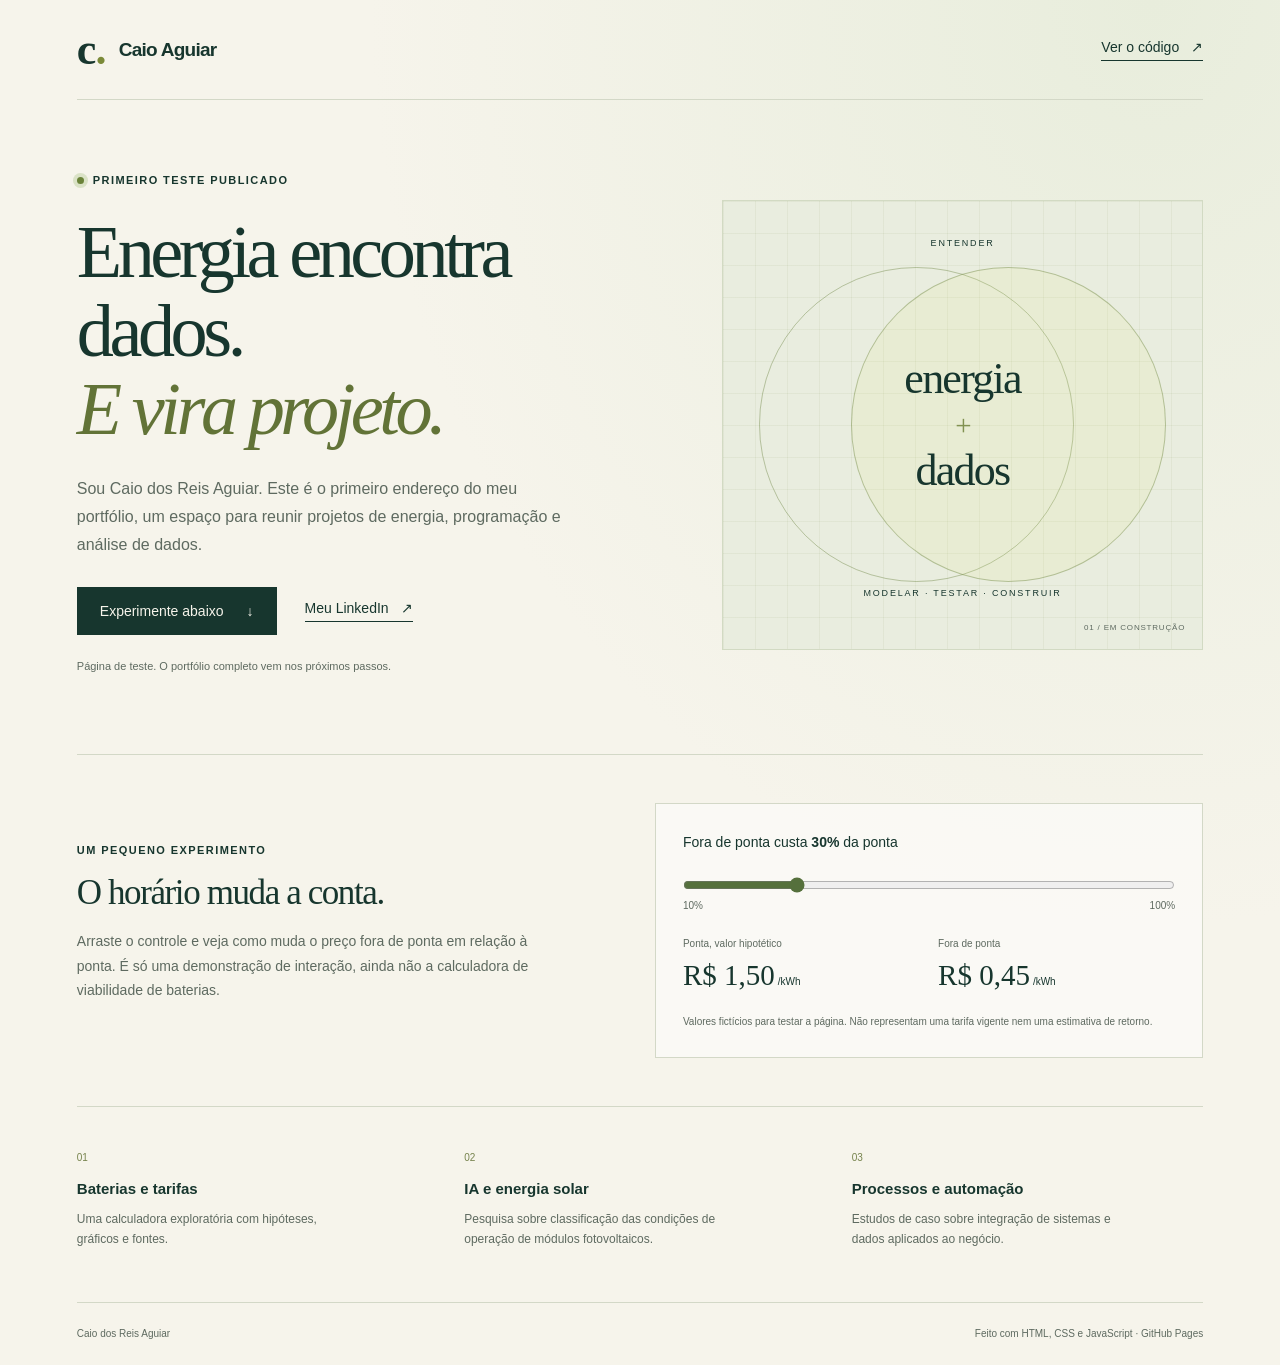
==== index.html @ 186525c3 "Publish initial portfolio test page" ====
<!doctype html>
<html lang="pt-BR">
  <head>
    <meta charset="utf-8">
    <meta name="viewport" content="width=device-width, initial-scale=1">
    <meta name="theme-color" content="#193e34">
    <meta name="description" content="Caio dos Reis Aguiar. Energia, dados e automação. Primeiro teste do meu portfólio no GitHub Pages.">
    <title>Caio Aguiar | Energia, dados e automação</title>
    <link rel="stylesheet" href="./styles.css">
    <script src="./script.js" defer></script>
  </head>
  <body>
    <a class="skip-link" href="#conteudo">Ir para o conteúdo</a>
    <div class="page-shell">
      <header class="topbar">
        <a class="brand" href="./" aria-label="Caio Aguiar, início"><span class="brand-mark" aria-hidden="true">c<span>.</span></span>Caio Aguiar</a>
        <a class="text-link" href="https://github.com/caioaguiarkdw/caioaguiarkdw.github.io">Ver o código <span aria-hidden="true">↗</span></a>
      </header>

      <main id="conteudo">
        <section class="hero" aria-labelledby="titulo">
          <div class="intro">
            <p class="eyebrow"><span class="status-dot" aria-hidden="true"></span> Primeiro teste publicado</p>
            <h1 id="titulo">Energia encontra<br>dados.<br><em>E vira projeto.</em></h1>
            <p class="lead">Sou Caio dos Reis Aguiar. Este é o primeiro endereço do meu portfólio, um espaço para reunir projetos de energia, programação e análise de dados.</p>
            <div class="actions">
              <a class="button" href="#experimento">Experimente abaixo <span aria-hidden="true">↓</span></a>
              <a class="text-link" href="https://www.linkedin.com/in/caio-aguiar-01919a236/">Meu LinkedIn <span aria-hidden="true">↗</span></a>
            </div>
            <p class="caption">Página de teste. O portfólio completo vem nos próximos passos.</p>
          </div>

          <div class="diagram" aria-hidden="true">
            <div class="diagram-grid"></div>
            <div class="orbit orbit-one"></div><div class="orbit orbit-two"></div>
            <div class="diagram-label label-top">ENTENDER</div>
            <div class="diagram-center">energia<br><span>+</span><br>dados</div>
            <div class="diagram-label label-bottom">MODELAR · TESTAR · CONSTRUIR</div>
            <div class="diagram-index">01 / EM CONSTRUÇÃO</div>
          </div>
        </section>

        <section class="experiment" id="experimento" aria-labelledby="experimento-titulo">
          <div class="experiment-copy">
            <p class="eyebrow">Um pequeno experimento</p>
            <h2 id="experimento-titulo">O horário muda a conta.</h2>
            <p>Arraste o controle e veja como muda o preço fora de ponta em relação à ponta. É só uma demonstração de interação, ainda não a calculadora de viabilidade de baterias.</p>
          </div>
          <div class="control-panel">
            <label for="ratio">Fora de ponta custa <output id="ratio-value" for="ratio">30%</output> da ponta</label>
            <input type="range" id="ratio" min="10" max="100" value="30" step="1" aria-describedby="range-help">
            <div class="range-labels" aria-hidden="true"><span>10%</span><span>100%</span></div>
            <div class="price-grid">
              <div><span class="price-label">Ponta, valor hipotético</span><strong>R$ 1,50<span>/kWh</span></strong></div>
              <div><span class="price-label">Fora de ponta</span><strong id="off-peak">R$ 0,45<span>/kWh</span></strong></div>
            </div>
            <p class="small-note" id="range-help">Valores fictícios para testar a página. Não representam uma tarifa vigente nem uma estimativa de retorno.</p>
            <noscript><p class="small-note">Ative o JavaScript para atualizar os valores ao mover o controle.</p></noscript>
          </div>
        </section>

        <section class="roadmap" aria-label="Próximos projetos">
          <div><span class="item-number">01</span><h3>Baterias e tarifas</h3><p>Uma calculadora exploratória com hipóteses, gráficos e fontes.</p></div>
          <div><span class="item-number">02</span><h3>IA e energia solar</h3><p>Pesquisa sobre classificação das condições de operação de módulos fotovoltaicos.</p></div>
          <div><span class="item-number">03</span><h3>Processos e automação</h3><p>Estudos de caso sobre integração de sistemas e dados aplicados ao negócio.</p></div>
        </section>
      </main>

      <footer><span>Caio dos Reis Aguiar</span><span>Feito com HTML, CSS e JavaScript · GitHub Pages</span></footer>
    </div>
  </body>
</html>
---- styles.css ----
:root {
  --paper: #f6f4eb;
  --ink: #17362e;
  --muted: #5e6a60;
  --line: #d3d8c7;
  --accent: #dce889;
  --panel: #e9eddf;
}

* { box-sizing: border-box; }
html { scroll-behavior: smooth; }
body { margin: 0; color: var(--ink); background: radial-gradient(ellipse at 90% 0%, #e8eddc, transparent 48%), var(--paper); font-family: "Trebuchet MS", Verdana, sans-serif; }
a { color: inherit; text-decoration: none; }
a:focus-visible, input:focus-visible { outline: 3px solid #547145; outline-offset: 6px; }
.page-shell { max-width: 1440px; margin: auto; padding: 0 6%; }
.skip-link { position: absolute; left: 20px; top: -80px; background: var(--accent); padding: 12px; z-index: 10; }
.skip-link:focus { top: 12px; }
.topbar { min-height: 100px; display: flex; align-items: center; justify-content: space-between; border-bottom: 1px solid var(--line); gap: 24px; }
.brand { display: inline-flex; gap: 13px; align-items: center; font-weight: bold; letter-spacing: -.04em; font-size: 19px; }
.brand-mark { font-family: Georgia, serif; font-size: 44px; line-height: 1; }
.brand-mark span { color: #7b8a39; }
.text-link { font-size: 14px; display: inline-flex; align-items: center; gap: 12px; border-bottom: 1px solid currentColor; padding-bottom: 5px; }
.hero { display: grid; grid-template-columns: 1.2fr 1fr; align-items: center; gap: 6%; padding: 74px 0 78px; }
.eyebrow { font-size: 11px; font-weight: bold; text-transform: uppercase; letter-spacing: .13em; display: flex; align-items: center; gap: 9px; margin: 0 0 27px; }
.status-dot { width: 7px; height: 7px; background: #6a8238; border-radius: 50%; box-shadow: 0 0 0 4px #dae2c6; }
h1 { font-family: Georgia, "Times New Roman", serif; font-size: clamp(47px, 5.8vw, 83px); font-weight: normal; letter-spacing: -.06em; line-height: 1.06; margin: 0 0 26px; }
h1 em { color: #627337; font-weight: normal; }
.lead { max-width: 500px; font-size: 16px; line-height: 1.75; color: var(--muted); }
.actions { display: flex; align-items: center; flex-wrap: wrap; gap: 28px; margin-top: 28px; }
.button { padding: 16px 23px; background: var(--ink); color: var(--paper); display: inline-flex; align-items: center; gap: 23px; font-size: 14px; }
.button:hover { background: #315546; }
.caption { font-size: 11px; color: var(--muted); margin: 23px 0 0; line-height: 1.6; }
.diagram { position: relative; overflow: hidden; min-height: 450px; width: 100%; background: var(--panel); display: grid; place-items: center; border: 1px solid #d2dac3; }
.diagram-grid { position: absolute; inset: 0; background-image: linear-gradient(#738b4e13 1px, transparent 1px), linear-gradient(90deg, #738b4e13 1px, transparent 1px); background-size: 32px 32px; }
.orbit { position: absolute; border: 1px solid #6a803e6b; border-radius: 50%; width: 315px; height: 315px; }
.orbit-one { transform: translateX(-46px); }
.orbit-two { transform: translateX(46px); background: #dce88922; }
.diagram-center { position: relative; text-align: center; font-family: Georgia, serif; font-size: 44px; line-height: .9; letter-spacing: -.04em; }
.diagram-center span { display: inline-block; font-size: 29px; padding: 13px 0; color: #819151; }
.diagram-label { position: absolute; font-size: 9px; letter-spacing: .2em; }
.label-top { top: 37px; }
.label-bottom { bottom: 51px; }
.diagram-index { position: absolute; bottom: 17px; right: 17px; font-size: 8px; letter-spacing: .1em; color: var(--muted); }
.experiment { border-top: 1px solid var(--line); border-bottom: 1px solid var(--line); padding: 48px 0; display: grid; grid-template-columns: 1fr 1.15fr; gap: 9%; align-items: center; scroll-margin-top: 25px; }
.experiment .eyebrow { margin-bottom: 17px; }
h2 { font-family: Georgia, serif; font-weight: normal; font-size: 35px; line-height: 1.15; letter-spacing: -.04em; margin: 0 0 16px; }
.experiment-copy p:not(.eyebrow) { font-size: 14px; color: var(--muted); line-height: 1.75; }
.control-panel { background: #ffffff80; border: 1px solid var(--line); padding: 27px; }
label { display: block; font-size: 14px; line-height: 1.6; }
output { font-weight: bold; }
input[type="range"] { display: block; width: 100%; margin: 24px 0 7px; accent-color: #55703c; cursor: pointer; }
.range-labels { display: flex; justify-content: space-between; font-size: 10px; color: var(--muted); }
.price-grid { display: grid; grid-template-columns: 1fr 1fr; gap: 18px; margin-top: 26px; }
.price-label { display: block; color: var(--muted); font-size: 10px; line-height: 1.4; margin-bottom: 8px; }
.price-grid strong { font-family: Georgia, serif; font-size: clamp(22px, 2.3vw, 29px); white-space: nowrap; font-weight: normal; }
.price-grid strong span { font-family: "Trebuchet MS", Verdana, sans-serif; font-size: 10px; margin-left: 3px; }
.small-note { font-size: 10px; line-height: 1.6; color: var(--muted); margin: 22px 0 0; }
.roadmap { display: grid; grid-template-columns: repeat(3, 1fr); gap: 36px; padding: 40px 0; }
.item-number { font-size: 10px; color: #76834d; }
h3 { font-size: 15px; margin: 15px 0 9px; }
.roadmap p { font-size: 12px; color: var(--muted); line-height: 1.7; max-width: 280px; }
footer { border-top: 1px solid var(--line); display: flex; flex-wrap: wrap; gap: 12px 30px; justify-content: space-between; padding: 23px 0; font-size: 10px; color: var(--muted); line-height: 1.6; }
@media (prefers-reduced-motion: no-preference) { .intro, .diagram { animation: appear .6s ease-out both; } .diagram { animation-delay: .12s; } @keyframes appear { from { opacity: 0; transform: translateY(12px); } to { opacity: 1; transform: translateY(0); } } }
@media (max-width: 800px) { .hero { gap: 4%; } .diagram { min-height: 370px; } .orbit { width: 245px; height: 245px; } .experiment { gap: 5%; } }
@media (max-width: 620px) { .page-shell { padding: 0 6%; } .topbar { min-height: 79px; } .topbar .text-link { font-size: 12px; } .hero { grid-template-columns: 1fr; padding: 43px 0; gap: 32px; } h1 { font-size: clamp(44px, 11.5vw, 66px); } .lead { font-size: 15px; } .diagram { min-height: 300px; } .orbit { width: 225px; height: 225px; } .diagram-center { font-size: 37px; } .label-top { top: 22px; } .label-bottom { bottom: 31px; } .diagram-index { bottom: 10px; } .experiment { grid-template-columns: 1fr; gap: 20px; padding: 35px 0; } h2 { font-size: 32px; } .control-panel { padding: 22px; } .price-grid { gap: 10px; } .price-grid strong { font-size: 25px; } .roadmap { grid-template-columns: 1fr; gap: 23px; padding: 30px 0; } .roadmap > div { border-bottom: 1px solid var(--line); padding-bottom: 18px; } .roadmap > div:last-child { border: 0; padding-bottom: 0; } .roadmap p { max-width: none; } }
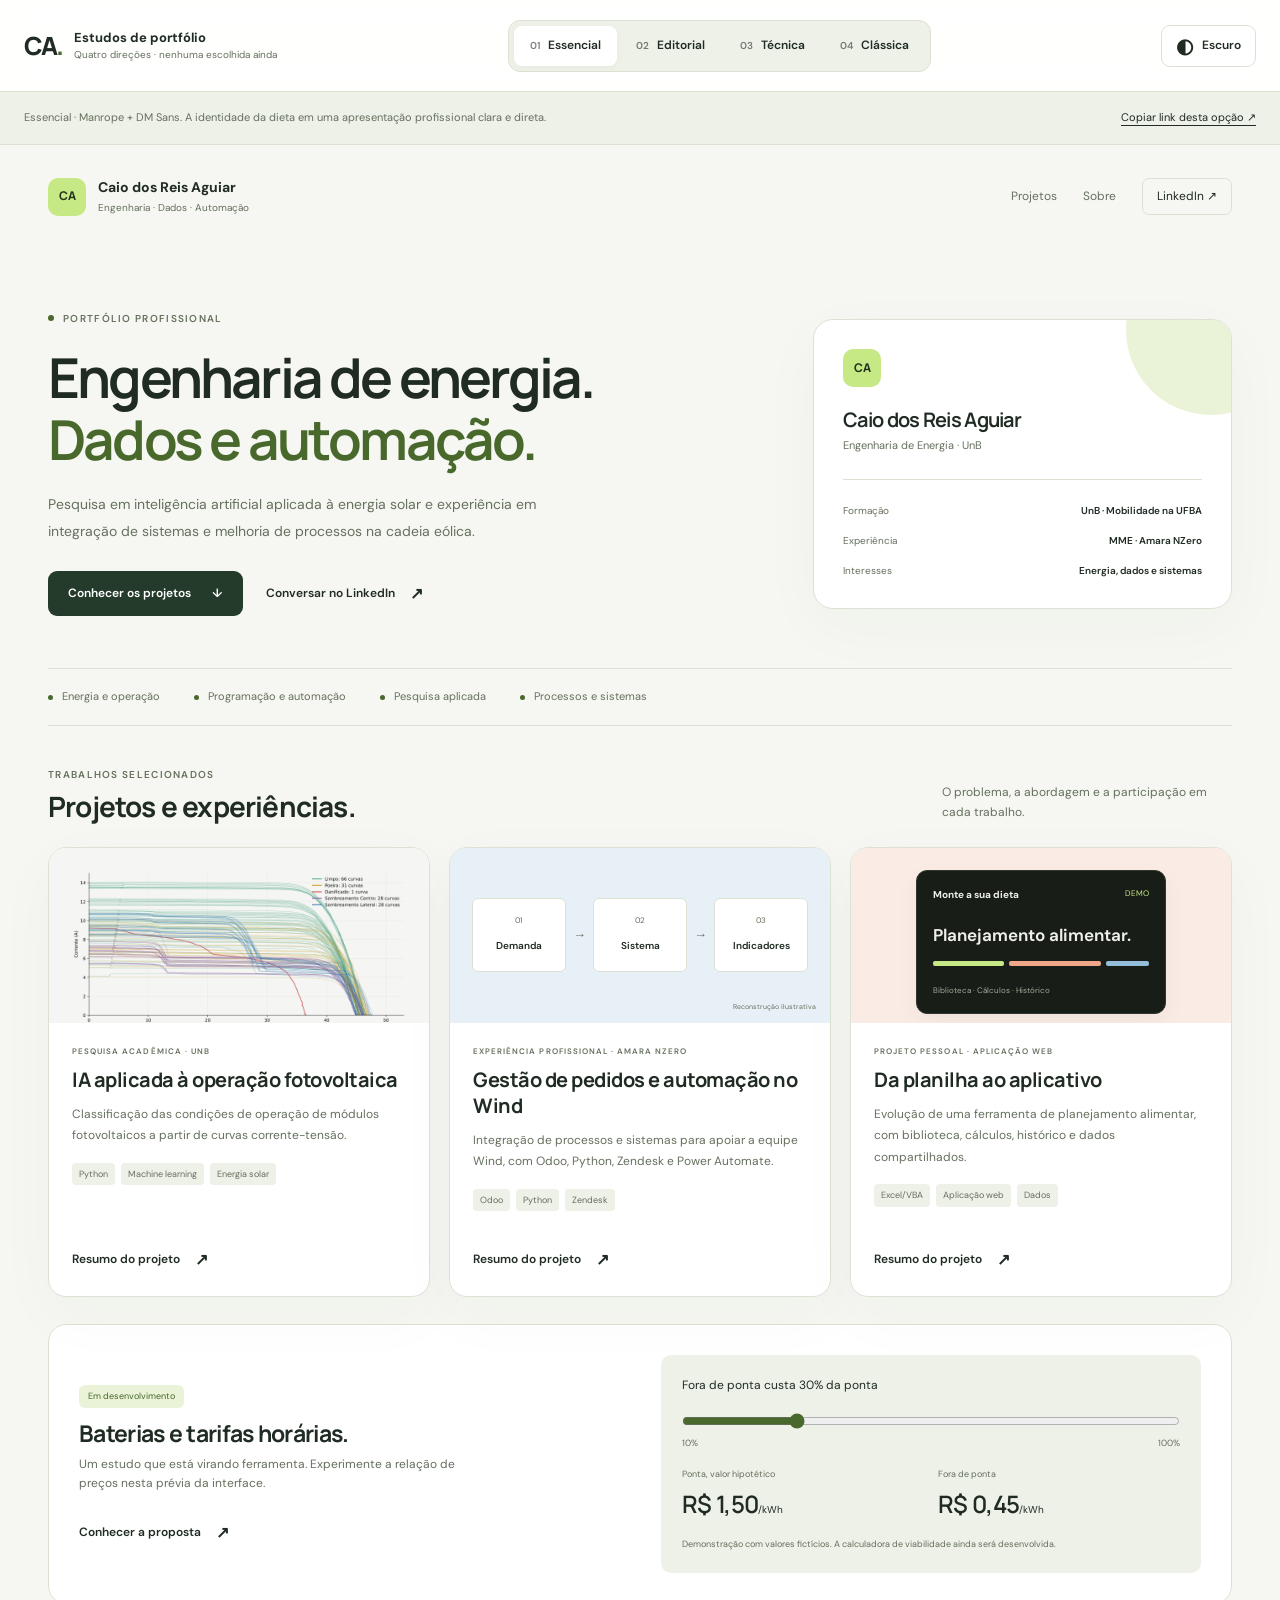
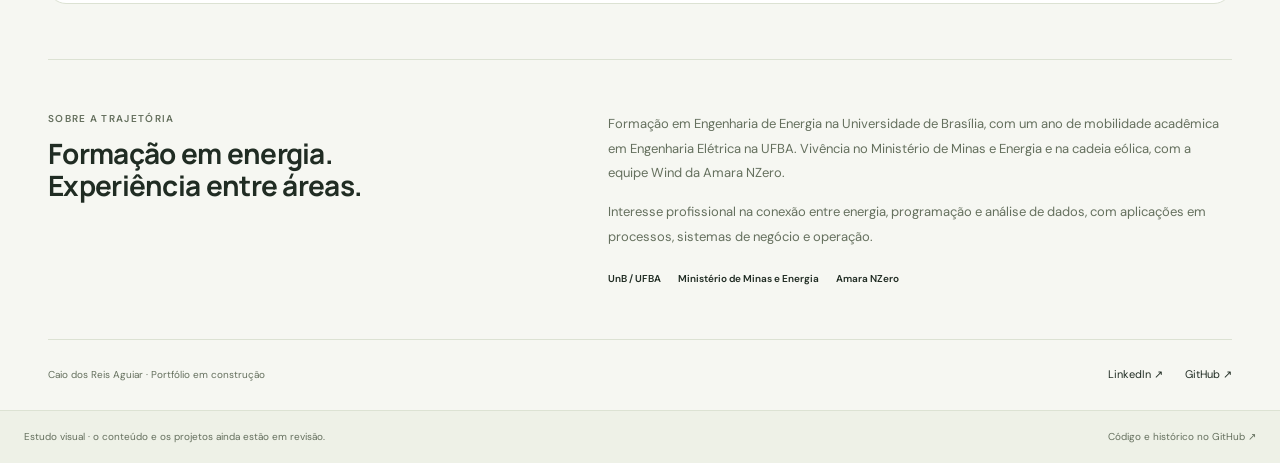
==== commit 69e70178: "Add four portfolio directions with light and dark themes" ====
--- a/index.html
+++ b/index.html
@@ -1,72 +1,44 @@
 <!doctype html>
-<html lang="pt-BR">
+<html lang="pt-BR" data-layout="essencial" data-theme="claro">
   <head>
     <meta charset="utf-8">
     <meta name="viewport" content="width=device-width, initial-scale=1">
-    <meta name="theme-color" content="#193e34">
-    <meta name="description" content="Caio dos Reis Aguiar. Energia, dados e automação. Primeiro teste do meu portfólio no GitHub Pages.">
-    <title>Caio Aguiar | Energia, dados e automação</title>
-    <link rel="stylesheet" href="./styles.css">
-    <script src="./script.js" defer></script>
+    <meta name="theme-color" content="#f6f7f2">
+    <meta name="description" content="Quatro direções para o portfólio de Caio dos Reis Aguiar. Energia, análise de dados e automação, em versões claras e escuras.">
+    <title>Caio Aguiar | Estudos de portfólio</title>
+    <link rel="icon" href="./assets/favicon.svg" type="image/svg+xml">
+    <link rel="preload" href="./assets/fonts/DM-Sans.woff2" as="font" type="font/woff2" crossorigin>
+    <link rel="preload" href="./assets/fonts/Manrope.woff2" as="font" type="font/woff2" crossorigin>
+    <link rel="stylesheet" href="./styles.css?v=layouts-1">
+    <script src="./script.js?v=layouts-1" defer></script>
   </head>
   <body>
-    <a class="skip-link" href="#conteudo">Ir para o conteúdo</a>
-    <div class="page-shell">
-      <header class="topbar">
-        <a class="brand" href="./" aria-label="Caio Aguiar, início"><span class="brand-mark" aria-hidden="true">c<span>.</span></span>Caio Aguiar</a>
-        <a class="text-link" href="https://github.com/caioaguiarkdw/caioaguiarkdw.github.io">Ver o código <span aria-hidden="true">↗</span></a>
-      </header>
-
-      <main id="conteudo">
-        <section class="hero" aria-labelledby="titulo">
-          <div class="intro">
-            <p class="eyebrow"><span class="status-dot" aria-hidden="true"></span> Primeiro teste publicado</p>
-            <h1 id="titulo">Energia encontra<br>dados.<br><em>E vira projeto.</em></h1>
-            <p class="lead">Sou Caio dos Reis Aguiar. Este é o primeiro endereço do meu portfólio, um espaço para reunir projetos de energia, programação e análise de dados.</p>
-            <div class="actions">
-              <a class="button" href="#experimento">Experimente abaixo <span aria-hidden="true">↓</span></a>
-              <a class="text-link" href="https://www.linkedin.com/in/caio-aguiar-01919a236/">Meu LinkedIn <span aria-hidden="true">↗</span></a>
-            </div>
-            <p class="caption">Página de teste. O portfólio completo vem nos próximos passos.</p>
-          </div>
-
-          <div class="diagram" aria-hidden="true">
-            <div class="diagram-grid"></div>
-            <div class="orbit orbit-one"></div><div class="orbit orbit-two"></div>
-            <div class="diagram-label label-top">ENTENDER</div>
-            <div class="diagram-center">energia<br><span>+</span><br>dados</div>
-            <div class="diagram-label label-bottom">MODELAR · TESTAR · CONSTRUIR</div>
-            <div class="diagram-index">01 / EM CONSTRUÇÃO</div>
-          </div>
-        </section>
-
-        <section class="experiment" id="experimento" aria-labelledby="experimento-titulo">
-          <div class="experiment-copy">
-            <p class="eyebrow">Um pequeno experimento</p>
-            <h2 id="experimento-titulo">O horário muda a conta.</h2>
-            <p>Arraste o controle e veja como muda o preço fora de ponta em relação à ponta. É só uma demonstração de interação, ainda não a calculadora de viabilidade de baterias.</p>
-          </div>
-          <div class="control-panel">
-            <label for="ratio">Fora de ponta custa <output id="ratio-value" for="ratio">30%</output> da ponta</label>
-            <input type="range" id="ratio" min="10" max="100" value="30" step="1" aria-describedby="range-help">
-            <div class="range-labels" aria-hidden="true"><span>10%</span><span>100%</span></div>
-            <div class="price-grid">
-              <div><span class="price-label">Ponta, valor hipotético</span><strong>R$ 1,50<span>/kWh</span></strong></div>
-              <div><span class="price-label">Fora de ponta</span><strong id="off-peak">R$ 0,45<span>/kWh</span></strong></div>
-            </div>
-            <p class="small-note" id="range-help">Valores fictícios para testar a página. Não representam uma tarifa vigente nem uma estimativa de retorno.</p>
-            <noscript><p class="small-note">Ative o JavaScript para atualizar os valores ao mover o controle.</p></noscript>
-          </div>
-        </section>
-
-        <section class="roadmap" aria-label="Próximos projetos">
-          <div><span class="item-number">01</span><h3>Baterias e tarifas</h3><p>Uma calculadora exploratória com hipóteses, gráficos e fontes.</p></div>
-          <div><span class="item-number">02</span><h3>IA e energia solar</h3><p>Pesquisa sobre classificação das condições de operação de módulos fotovoltaicos.</p></div>
-          <div><span class="item-number">03</span><h3>Processos e automação</h3><p>Estudos de caso sobre integração de sistemas e dados aplicados ao negócio.</p></div>
-        </section>
-      </main>
-
-      <footer><span>Caio dos Reis Aguiar</span><span>Feito com HTML, CSS e JavaScript · GitHub Pages</span></footer>
-    </div>
+    <a class="skip-link" href="#portfolio">Ir para o portfólio</a>
+    <header class="comparison-bar">
+      <a class="comparison-brand" href="./"><span class="comparison-monogram">CA<span>.</span></span><span>Estudos de portfólio<small>Quatro direções · nenhuma escolhida ainda</small></span></a>
+      <div class="design-tabs" role="tablist" aria-label="Opções de identidade visual">
+        <button id="tab-essencial" role="tab" aria-selected="true" aria-controls="portfolio" tabindex="0" data-layout="essencial"><span>01</span> Essencial</button>
+        <button id="tab-editorial" role="tab" aria-selected="false" aria-controls="portfolio" tabindex="-1" data-layout="editorial"><span>02</span> Editorial</button>
+        <button id="tab-tecnico" role="tab" aria-selected="false" aria-controls="portfolio" tabindex="-1" data-layout="tecnico"><span>03</span> Técnica</button>
+        <button id="tab-classico" role="tab" aria-selected="false" aria-controls="portfolio" tabindex="-1" data-layout="classico"><span>04</span> Clássica</button>
+      </div>
+      <button class="theme-toggle" id="theme-toggle" type="button" aria-pressed="false" aria-label="Ativar tema escuro"><span class="theme-symbol" aria-hidden="true">◐</span><span id="theme-label">Escuro</span></button>
+    </header>
+    <section class="design-context" aria-label="Sobre a opção selecionada">
+      <p id="design-description">Essencial · Manrope + DM Sans. A identidade da dieta em uma apresentação profissional clara e direta.</p>
+      <button id="copy-option" type="button">Copiar link desta opção <span aria-hidden="true">↗</span></button>
+    </section>
+    <p id="announcement" class="sr-only" role="status" aria-live="polite"></p>
+    <main id="portfolio" role="tabpanel" aria-labelledby="tab-essencial" tabindex="0"></main>
+    <noscript>
+      <section class="no-script"><h1>Caio dos Reis Aguiar</h1><p>Engenharia de Energia, análise de dados e automação.</p><p>Ative o JavaScript para comparar as quatro opções de layout.</p><a href="https://www.linkedin.com/in/caio-aguiar-01919a236/">Perfil no LinkedIn</a></section>
+    </noscript>
+    <footer class="comparison-footer"><span>Estudo visual · o conteúdo e os projetos ainda estão em revisão.</span><a href="https://github.com/caioaguiarkdw/caioaguiarkdw.github.io">Código e histórico no GitHub <span aria-hidden="true">↗</span></a></footer>
+    <dialog id="project-dialog" aria-labelledby="dialog-title">
+      <div class="dialog-top"><span class="eyebrow" id="dialog-category"></span><button class="close-dialog" type="button" aria-label="Fechar resumo do projeto">Fechar <span aria-hidden="true">×</span></button></div>
+      <h2 id="dialog-title"></h2>
+      <div id="dialog-body"></div>
+      <div class="dialog-bottom"><span>Prévia de conteúdo para o portfólio.</span><a class="text-link" href="https://www.linkedin.com/in/caio-aguiar-01919a236/">Conversar no LinkedIn <span aria-hidden="true">↗</span></a></div>
+    </dialog>
   </body>
 </html>
--- a/styles.css
+++ b/styles.css
@@ -1,65 +1,461 @@
+@font-face { font-family: "DM Sans"; src: url("./assets/fonts/DM-Sans.woff2") format("woff2"); font-weight: 100 1000; font-style: normal; font-display: swap; }
+@font-face { font-family: Manrope; src: url("./assets/fonts/Manrope.woff2") format("woff2"); font-weight: 200 800; font-style: normal; font-display: swap; }
+@font-face { font-family: Lora; src: url("./assets/fonts/Lora.ttf") format("truetype"); font-weight: 400 700; font-style: normal; font-display: swap; }
+@font-face { font-family: "Space Grotesk"; src: url("./assets/fonts/Space-Grotesk.ttf") format("truetype"); font-weight: 300 700; font-style: normal; font-display: swap; }
+
 :root {
-  --paper: #f6f4eb;
-  --ink: #17362e;
-  --muted: #5e6a60;
-  --line: #d3d8c7;
-  --accent: #dce889;
-  --panel: #e9eddf;
-}
-
+  color-scheme: light;
+  --bg: #f6f7f2; --surface: #ffffff; --surface-2: #eef1e7; --ink: #202c23;
+  --muted: #65705e; --line: #dce2d3; --lime: #c7e985; --lime-soft: #eaf3d8;
+  --coral: #f0a789; --blue: #95bddc; --accent-ink: #48682c; --coral-soft: #faece5;
+  --blue-soft: #e7f0f7; --button-bg: #243b2b; --button-text: #ffffff;
+  --display: Manrope, sans-serif; --body: "DM Sans", sans-serif; --radius: 18px;
+  --bar-bg: #ffffffed; --grid-line: #9bab8615; --shadow: 0 18px 65px #23341c08;
+}
+html[data-layout="editorial"] {
+  --bg: #f8f6f0; --surface: #fdfcf8; --surface-2: #eeeee3; --ink: #30382b;
+  --muted: #696e60; --line: #dcded0; --display: Lora, Georgia, serif; --radius: 2px;
+}
+html[data-layout="tecnico"] {
+  --bg: #f1f5f3; --surface: #ffffff; --surface-2: #e8efeb; --ink: #203832;
+  --muted: #61736e; --line: #d4e0d8; --display: "Space Grotesk", sans-serif; --radius: 8px;
+}
+html[data-layout="classico"] {
+  --bg: #faf9f5; --surface: #ffffff; --surface-2: #f0f1e8; --ink: #263c31;
+  --muted: #68705f; --line: #e0e2d8; --display: Lora, Georgia, serif; --body: Manrope, sans-serif; --radius: 12px;
+}
+html[data-theme="escuro"] {
+  color-scheme: dark;
+  --bg: #111410; --surface: #191d18; --surface-2: #20271d; --ink: #edf0e7;
+  --muted: #acb7a3; --line: #333d2d; --lime-soft: #29351d; --accent-ink: #c7e985;
+  --coral-soft: #392a23; --blue-soft: #22323c; --button-bg: #c7e985; --button-text: #24301b;
+  --bar-bg: #151a13f5; --grid-line: #b8d3970b; --shadow: 0 18px 65px #00000012;
+}
+html[data-layout="editorial"][data-theme="escuro"] { --bg: #1a1c16; --surface: #22251d; --surface-2: #2b2e22; --ink: #f0eee1; --muted: #b5b7a4; --line: #3a3e2f; --bar-bg: #1b1f17f5; }
+html[data-layout="tecnico"][data-theme="escuro"] { --bg: #101b1b; --surface: #172525; --surface-2: #1e3030; --ink: #e8f1e8; --muted: #a3bcb3; --line: #2b4440; --blue-soft: #20383e; --bar-bg: #13211ff5; }
+html[data-layout="classico"][data-theme="escuro"] { --bg: #17211c; --surface: #202c25; --surface-2: #29372c; --ink: #f0f0e6; --muted: #b5bfae; --line: #3c4a3b; --bar-bg: #1a261ef5; }
 * { box-sizing: border-box; }
-html { scroll-behavior: smooth; }
-body { margin: 0; color: var(--ink); background: radial-gradient(ellipse at 90% 0%, #e8eddc, transparent 48%), var(--paper); font-family: "Trebuchet MS", Verdana, sans-serif; }
+html { scroll-behavior: smooth; scroll-padding-top: 120px; }
+body { margin: 0; background: var(--bg); color: var(--ink); font-family: var(--body); font-size: 15px; line-height: 1.6; }
+button, input { font: inherit; }
+button { cursor: pointer; }
 a { color: inherit; text-decoration: none; }
-a:focus-visible, input:focus-visible { outline: 3px solid #547145; outline-offset: 6px; }
-.page-shell { max-width: 1440px; margin: auto; padding: 0 6%; }
-.skip-link { position: absolute; left: 20px; top: -80px; background: var(--accent); padding: 12px; z-index: 10; }
+button, a { -webkit-tap-highlight-color: transparent; touch-action: manipulation; }
+button, a, input { outline-offset: 5px; }
+:focus-visible { outline: 2px solid var(--accent-ink); }
+button { color: inherit; }
+::selection { background: var(--lime); color: #24301b; }
+h1, h2, h3, p { margin: 0; }
+h1, h2, h3 { font-family: var(--display); line-height: 1.13; }
+img { display: block; max-width: 100%; height: auto; }
+svg { display: block; }
+[hidden] { display: none !important; }
+.sr-only { position: absolute; width: 1px; height: 1px; padding: 0; margin: -1px; overflow: hidden; clip: rect(0,0,0,0); white-space: nowrap; border: 0; }
+.skip-link { position: absolute; top: -100px; left: 12px; padding: 14px; background: var(--lime); color: #203020; z-index: 100; }
 .skip-link:focus { top: 12px; }
-.topbar { min-height: 100px; display: flex; align-items: center; justify-content: space-between; border-bottom: 1px solid var(--line); gap: 24px; }
-.brand { display: inline-flex; gap: 13px; align-items: center; font-weight: bold; letter-spacing: -.04em; font-size: 19px; }
-.brand-mark { font-family: Georgia, serif; font-size: 44px; line-height: 1; }
-.brand-mark span { color: #7b8a39; }
-.text-link { font-size: 14px; display: inline-flex; align-items: center; gap: 12px; border-bottom: 1px solid currentColor; padding-bottom: 5px; }
-.hero { display: grid; grid-template-columns: 1.2fr 1fr; align-items: center; gap: 6%; padding: 74px 0 78px; }
-.eyebrow { font-size: 11px; font-weight: bold; text-transform: uppercase; letter-spacing: .13em; display: flex; align-items: center; gap: 9px; margin: 0 0 27px; }
-.status-dot { width: 7px; height: 7px; background: #6a8238; border-radius: 50%; box-shadow: 0 0 0 4px #dae2c6; }
-h1 { font-family: Georgia, "Times New Roman", serif; font-size: clamp(47px, 5.8vw, 83px); font-weight: normal; letter-spacing: -.06em; line-height: 1.06; margin: 0 0 26px; }
-h1 em { color: #627337; font-weight: normal; }
-.lead { max-width: 500px; font-size: 16px; line-height: 1.75; color: var(--muted); }
-.actions { display: flex; align-items: center; flex-wrap: wrap; gap: 28px; margin-top: 28px; }
-.button { padding: 16px 23px; background: var(--ink); color: var(--paper); display: inline-flex; align-items: center; gap: 23px; font-size: 14px; }
-.button:hover { background: #315546; }
-.caption { font-size: 11px; color: var(--muted); margin: 23px 0 0; line-height: 1.6; }
-.diagram { position: relative; overflow: hidden; min-height: 450px; width: 100%; background: var(--panel); display: grid; place-items: center; border: 1px solid #d2dac3; }
-.diagram-grid { position: absolute; inset: 0; background-image: linear-gradient(#738b4e13 1px, transparent 1px), linear-gradient(90deg, #738b4e13 1px, transparent 1px); background-size: 32px 32px; }
-.orbit { position: absolute; border: 1px solid #6a803e6b; border-radius: 50%; width: 315px; height: 315px; }
-.orbit-one { transform: translateX(-46px); }
-.orbit-two { transform: translateX(46px); background: #dce88922; }
-.diagram-center { position: relative; text-align: center; font-family: Georgia, serif; font-size: 44px; line-height: .9; letter-spacing: -.04em; }
-.diagram-center span { display: inline-block; font-size: 29px; padding: 13px 0; color: #819151; }
-.diagram-label { position: absolute; font-size: 9px; letter-spacing: .2em; }
-.label-top { top: 37px; }
-.label-bottom { bottom: 51px; }
-.diagram-index { position: absolute; bottom: 17px; right: 17px; font-size: 8px; letter-spacing: .1em; color: var(--muted); }
-.experiment { border-top: 1px solid var(--line); border-bottom: 1px solid var(--line); padding: 48px 0; display: grid; grid-template-columns: 1fr 1.15fr; gap: 9%; align-items: center; scroll-margin-top: 25px; }
-.experiment .eyebrow { margin-bottom: 17px; }
-h2 { font-family: Georgia, serif; font-weight: normal; font-size: 35px; line-height: 1.15; letter-spacing: -.04em; margin: 0 0 16px; }
-.experiment-copy p:not(.eyebrow) { font-size: 14px; color: var(--muted); line-height: 1.75; }
-.control-panel { background: #ffffff80; border: 1px solid var(--line); padding: 27px; }
-label { display: block; font-size: 14px; line-height: 1.6; }
-output { font-weight: bold; }
-input[type="range"] { display: block; width: 100%; margin: 24px 0 7px; accent-color: #55703c; cursor: pointer; }
-.range-labels { display: flex; justify-content: space-between; font-size: 10px; color: var(--muted); }
-.price-grid { display: grid; grid-template-columns: 1fr 1fr; gap: 18px; margin-top: 26px; }
-.price-label { display: block; color: var(--muted); font-size: 10px; line-height: 1.4; margin-bottom: 8px; }
-.price-grid strong { font-family: Georgia, serif; font-size: clamp(22px, 2.3vw, 29px); white-space: nowrap; font-weight: normal; }
-.price-grid strong span { font-family: "Trebuchet MS", Verdana, sans-serif; font-size: 10px; margin-left: 3px; }
-.small-note { font-size: 10px; line-height: 1.6; color: var(--muted); margin: 22px 0 0; }
-.roadmap { display: grid; grid-template-columns: repeat(3, 1fr); gap: 36px; padding: 40px 0; }
-.item-number { font-size: 10px; color: #76834d; }
-h3 { font-size: 15px; margin: 15px 0 9px; }
-.roadmap p { font-size: 12px; color: var(--muted); line-height: 1.7; max-width: 280px; }
-footer { border-top: 1px solid var(--line); display: flex; flex-wrap: wrap; gap: 12px 30px; justify-content: space-between; padding: 23px 0; font-size: 10px; color: var(--muted); line-height: 1.6; }
-@media (prefers-reduced-motion: no-preference) { .intro, .diagram { animation: appear .6s ease-out both; } .diagram { animation-delay: .12s; } @keyframes appear { from { opacity: 0; transform: translateY(12px); } to { opacity: 1; transform: translateY(0); } } }
-@media (max-width: 800px) { .hero { gap: 4%; } .diagram { min-height: 370px; } .orbit { width: 245px; height: 245px; } .experiment { gap: 5%; } }
-@media (max-width: 620px) { .page-shell { padding: 0 6%; } .topbar { min-height: 79px; } .topbar .text-link { font-size: 12px; } .hero { grid-template-columns: 1fr; padding: 43px 0; gap: 32px; } h1 { font-size: clamp(44px, 11.5vw, 66px); } .lead { font-size: 15px; } .diagram { min-height: 300px; } .orbit { width: 225px; height: 225px; } .diagram-center { font-size: 37px; } .label-top { top: 22px; } .label-bottom { bottom: 31px; } .diagram-index { bottom: 10px; } .experiment { grid-template-columns: 1fr; gap: 20px; padding: 35px 0; } h2 { font-size: 32px; } .control-panel { padding: 22px; } .price-grid { gap: 10px; } .price-grid strong { font-size: 25px; } .roadmap { grid-template-columns: 1fr; gap: 23px; padding: 30px 0; } .roadmap > div { border-bottom: 1px solid var(--line); padding-bottom: 18px; } .roadmap > div:last-child { border: 0; padding-bottom: 0; } .roadmap p { max-width: none; } }
+.comparison-bar { min-height: 92px; padding: 16px max(24px, calc((100% - 1320px) / 2)); display: flex; align-items: center; justify-content: space-between; gap: 24px; background: var(--bar-bg); backdrop-filter: blur(14px); border-bottom: 1px solid var(--line); position: sticky; top: 0; z-index: 40; }
+.comparison-brand { display: flex; align-items: center; gap: 12px; font-size: 13px; font-weight: 700; line-height: 1.45; flex-shrink: 0; }
+.comparison-monogram { font: 800 25px Manrope, sans-serif; letter-spacing: -2px; }
+.comparison-monogram span { color: var(--accent-ink); }
+.comparison-brand small { display: block; font-size: 10px; font-weight: 400; color: var(--muted); }
+.design-tabs { display: flex; padding: 5px; gap: 3px; border-radius: 12px; background: var(--surface-2); border: 1px solid var(--line); }
+.design-tabs button { border: 0; background: transparent; padding: 10px 16px; white-space: nowrap; font-size: 12px; border-radius: 8px; font-weight: 600; min-height: 40px; }
+.design-tabs button > span { margin-right: 5px; font-size: 10px; opacity: .6; }
+.design-tabs button[aria-selected="true"] { background: var(--surface); color: var(--ink); box-shadow: 0 2px 8px #00000008; }
+.design-tabs button:hover { color: var(--accent-ink); }
+.theme-toggle { display: inline-flex; gap: 9px; align-items: center; border: 1px solid var(--line); border-radius: 9px; background: var(--surface); padding: 10px 14px; font-size: 12px; font-weight: 600; min-height: 42px; white-space: nowrap; }
+.theme-symbol { font-size: 20px; line-height: 1; }
+.design-context { padding: 13px max(24px, calc((100% - 1320px) / 2)); display: flex; justify-content: space-between; gap: 25px; align-items: center; border-bottom: 1px solid var(--line); background: var(--surface-2); }
+.design-context p { font-size: 11px; color: var(--muted); }
+.design-context button { font-size: 11px; padding: 4px 0; border: 0; background: none; white-space: nowrap; text-decoration: underline; text-underline-offset: 4px; }
+#portfolio { outline: none; min-height: 80vh; }
+.wrap { max-width: 1200px; width: calc(100% - 96px); margin: 0 auto; }
+.site-nav { display: flex; align-items: center; justify-content: space-between; gap: 25px; padding: 33px 0; }
+.site-wordmark { display: flex; gap: 12px; align-items: center; font-size: 14px; font-weight: 700; line-height: 1.4; }
+.site-wordmark small { display: block; font-size: 10px; color: var(--muted); font-weight: 400; margin-top: 3px; }
+.monogram { width: 38px; height: 38px; display: grid; place-items: center; color: #25321d; background: var(--lime); font-family: Manrope, sans-serif; font-weight: 750; font-size: 12px; border-radius: 10px; letter-spacing: -.5px; flex-shrink: 0; }
+.site-nav nav { display: flex; align-items: center; gap: 26px; font-size: 12px; color: var(--muted); }
+.site-nav nav a:hover, .text-link:hover { color: var(--accent-ink); }
+.nav-contact { border: 1px solid var(--line); border-radius: 7px; padding: 8px 14px; color: var(--ink); }
+.eyebrow { font: 600 10px var(--body); letter-spacing: .13em; text-transform: uppercase; color: var(--muted); }
+.eyebrow.with-dot { display: flex; align-items: center; gap: 9px; }
+.dot { width: 6px; height: 6px; background: var(--accent-ink); border-radius: 50%; display: inline-block; flex-shrink: 0; }
+.pill { display: inline-flex; align-items: center; padding: 5px 9px; background: var(--surface-2); color: var(--muted); border: 1px solid var(--line); border-radius: 6px; font-size: 9px; line-height: 1.4; }
+.pill.lime { background: var(--lime-soft); color: var(--accent-ink); border: 0; }
+.button { display: inline-flex; align-items: center; justify-content: center; gap: 21px; min-height: 44px; background: var(--button-bg); color: var(--button-text); padding: 12px 19px; border: 1px solid transparent; border-radius: 9px; font-size: 12px; font-weight: 600; }
+.button:hover { filter: brightness(1.1); }
+.button.secondary { background: transparent; color: var(--ink); border-color: var(--line); }
+.text-link { display: inline-flex; align-items: center; gap: 15px; font-size: 12px; font-weight: 600; }
+button.text-link { border: 0; background: transparent; padding: 0; }
+.text-link > span:last-child { font-size: 16px; }
+.hero-actions { display: flex; align-items: center; flex-wrap: wrap; gap: 23px; margin-top: 27px; }
+.section-heading { display: flex; align-items: end; justify-content: space-between; gap: 25px; margin-bottom: 24px; }
+.section-heading h2 { font-size: 28px; letter-spacing: -.8px; margin-top: 10px; }
+.section-heading > p { color: var(--muted); font-size: 12px; max-width: 290px; line-height: 1.7; }
+.project-grid { display: grid; grid-template-columns: repeat(3,minmax(0,1fr)); gap: 19px; }
+.project-card { display: flex; flex-direction: column; min-width: 0; background: var(--surface); border: 1px solid var(--line); border-radius: var(--radius); overflow: hidden; box-shadow: var(--shadow); }
+.project-visual { min-height: 175px; height: 175px; overflow: hidden; display: grid; place-items: center; padding: 22px; background: var(--surface-2); position: relative; }
+.project-visual.solar { background: #f5f6f4; }
+.project-visual.solar img { width: 100%; height: 100%; object-fit: contain; mix-blend-mode: multiply; }
+.project-visual.flow { background: var(--blue-soft); }
+.project-visual.app { background: var(--coral-soft); }
+.project-content { padding: 23px; display: flex; flex-direction: column; flex: 1; align-items: flex-start; }
+.project-content > .eyebrow { font-size: 8px; }
+.project-content h3 { font-size: 20px; line-height: 1.3; letter-spacing: -.5px; margin: 11px 0; }
+.project-content p { font-size: 12px; line-height: 1.8; color: var(--muted); }
+.tags { display: flex; flex-wrap: wrap; gap: 6px; margin-top: 16px; }
+.tags span { font-size: 9px; padding: 4px 7px; background: var(--surface-2); color: var(--muted); border-radius: 4px; }
+.project-content button { padding: 19px 0 0; margin-top: auto; background: transparent; border: 0; }
+.project-content .tags { margin-bottom: 17px; }
+.mini-process { display: flex; align-items: center; width: 100%; gap: 7px; }
+.mini-process > div { min-width: 0; flex: 1; border: 1px solid var(--line); background: var(--surface); text-align: center; border-radius: 6px; padding: 15px 4px; }
+.mini-process small { display: block; font-size: 8px; color: var(--muted); margin-bottom: 6px; }
+.mini-process b { font-size: 10px; font-weight: 600; }
+.mini-process > span { color: var(--muted); font-size: 13px; }
+.mini-diet { background: #191d18; color: #edf0e7; width: 100%; max-width: 250px; border-radius: 11px; border: 1px solid #30372d; padding: 16px; box-shadow: 0 8px 25px #0000000b; font-family: "DM Sans",sans-serif; }
+.mini-diet header { display: flex; justify-content: space-between; font-size: 10px; margin-bottom: 19px; }
+.mini-diet header span { color: #c7e985; font-size: 8px; }
+.mini-diet p { font-size: 17px; color: #edf0e7; font-weight: 650; }
+.project-visual .mini-diet p { color: #edf0e7; }
+.mini-macros { display: flex; gap: 5px; height: 5px; margin: 12px 0 18px; }
+.mini-macros i { flex: 1; background: #c7e985; border-radius: 2px; }
+.mini-macros i:nth-child(2) { background: #f0a789; flex: 1.3; }
+.mini-macros i:nth-child(3) { background: #95bddc; flex: .6; }
+.mini-diet footer { font-size: 8px; color: #a0aa98; }
+.project-mini-status { position: absolute; bottom: 10px; right: 14px; font-size: 7px; color: var(--muted); }
+.bess-band { display: grid; grid-template-columns: 1fr 1fr; gap: 42px; align-items: center; border: 1px solid var(--line); background: var(--surface); border-radius: var(--radius); padding: 30px; margin-top: 27px; }
+.bess-band h3 { font-size: 23px; letter-spacing: -.7px; margin: 12px 0 9px; }
+.bess-band p { font-size: 12px; color: var(--muted); max-width: 390px; }
+.demo-box { padding: 21px; border-radius: 10px; background: var(--surface-2); }
+.demo-box label { display: block; font-size: 12px; }
+.demo-box input { display: block; width: 100%; margin: 18px 0 7px; accent-color: var(--accent-ink); cursor: pointer; }
+.range-ends { display: flex; justify-content: space-between; font-size: 9px; color: var(--muted); }
+.demo-numbers { display: grid; grid-template-columns: 1fr 1fr; gap: 14px; margin-top: 17px; }
+.demo-numbers small { display: block; font-size: 9px; color: var(--muted); margin-bottom: 3px; }
+.demo-numbers strong { display: block; font-family: var(--display); font-size: 24px; font-weight: 600; letter-spacing: -.7px; }
+.demo-numbers strong span { font-family: var(--body); font-weight: 400; font-size: 10px; letter-spacing: 0; }
+.demo-note { display: block; color: var(--muted); font-size: 9px; margin-top: 14px; line-height: 1.65; }
+.about-section { display: grid; grid-template-columns: 1fr 1.25fr; gap: 60px; padding: 52px 0; border-top: 1px solid var(--line); margin-top: 55px; }
+.about-section h2 { font-size: 28px; margin-top: 13px; letter-spacing: -.7px; }
+.about-copy p { color: var(--muted); font-size: 13px; line-height: 1.9; }
+.about-copy p + p { margin-top: 14px; }
+.experience-line { display: flex; gap: 17px; flex-wrap: wrap; margin-top: 22px; font-size: 10px; font-weight: 600; color: var(--ink); }
+.site-footer { border-top: 1px solid var(--line); padding: 26px 0; display: flex; justify-content: space-between; align-items: center; gap: 20px; }
+.site-footer > p { font-size: 10px; color: var(--muted); }
+.site-footer > div { display: flex; gap: 22px; font-size: 11px; }
+.comparison-footer { border-top: 1px solid var(--line); display: flex; justify-content: space-between; gap: 18px; flex-wrap: wrap; padding: 18px max(24px,calc((100% - 1320px) / 2)); background: var(--surface-2); color: var(--muted); font-size: 10px; }
+.no-script { padding: 70px 30px; }
+.essential-hero { padding: 63px 0 52px; display: grid; grid-template-columns: 1.4fr .85fr; gap: 75px; align-items: center; }
+.essential-hero h1 { font-size: clamp(43px,4.3vw,61px); letter-spacing: -2.8px; margin: 21px 0; font-weight: 650; }
+.essential-hero h1 span { color: var(--accent-ink); }
+.hero-copy { color: var(--muted); max-width: 540px; font-size: 14px; line-height: 1.9; }
+.profile-card { padding: 29px; border: 1px solid var(--line); border-radius: 20px; background: var(--surface); box-shadow: var(--shadow); position: relative; overflow: hidden; }
+.profile-card::before { content: ""; position: absolute; width: 170px; height: 170px; border-radius: 50%; right: -65px; top: -75px; background: var(--lime-soft); }
+.profile-card > .profile-initials { width: 60px; height: 60px; display: grid; place-items: center; background: var(--lime); color: #2a371e; border-radius: 17px; font: 650 20px Manrope,sans-serif; margin-bottom: 28px; position: relative; }
+.profile-card h2 { font-size: 20px; font-weight: 650; letter-spacing: -.7px; margin-bottom: 6px; }
+.profile-card > p { font-size: 11px; color: var(--muted); }
+.profile-facts { padding-top: 23px; border-top: 1px solid var(--line); margin-top: 24px; display: grid; gap: 14px; }
+.profile-facts > div { display: flex; align-items: center; justify-content: space-between; gap: 12px; font-size: 10px; }
+.profile-facts span { color: var(--muted); }
+.profile-facts b { font-weight: 600; text-align: right; }
+.field-strip { display: flex; flex-wrap: wrap; gap: 12px 34px; border-top: 1px solid var(--line); border-bottom: 1px solid var(--line); padding: 19px 0; margin-bottom: 42px; font-size: 11px; color: var(--muted); }
+.field-strip span { display: flex; align-items: center; gap: 9px; }
+.field-strip i { width: 5px; height: 5px; border-radius: 50%; background: var(--accent-ink); }
+.editorial-nav { border-bottom: 1px solid var(--line); }
+.editorial-nav .site-wordmark { font: 500 22px Lora,Georgia,serif; letter-spacing: -.7px; }
+.editorial-hero { display: grid; grid-template-columns: 1.55fr .85fr; gap: 90px; padding: 65px 0 55px; }
+.editorial-hero h1 { font-size: clamp(46px,4.5vw,66px); font-weight: 400; letter-spacing: -2.5px; margin: 24px 0; line-height: 1.18; }
+.editorial-hero h1 span { color: var(--accent-ink); }
+.editorial-hero .hero-copy { max-width: 500px; }
+.editorial-index { padding-top: 13px; }
+.editorial-index > p { border-bottom: 1px solid var(--line); padding-bottom: 16px; margin-bottom: 3px; }
+.index-entry { display: flex; align-items: baseline; gap: 14px; border-bottom: 1px solid var(--line); padding: 18px 0; background: none; width: 100%; border-top: 0; border-right: 0; border-left: 0; text-align: left; }
+.index-entry > span:first-child { font-size: 9px; color: var(--muted); }
+.index-entry b { font-family: Lora,Georgia,serif; font-weight: 400; font-size: 17px; flex: 1; }
+.index-entry > span:last-child { font-size: 14px; }
+.editorial-feature { display: grid; grid-template-columns: 1.3fr 1fr; background: var(--surface); border-top: 1px solid var(--line); border-bottom: 1px solid var(--line); gap: 20px; padding: 30px 0; }
+.editorial-figure { align-self: center; padding: 22px; background: #f6f7f4; min-width: 0; }
+.editorial-figure img { mix-blend-mode: multiply; }
+.figure-caption { color: #68715e; font-size: 8px; margin-top: 12px; display: block; }
+.editorial-feature-copy { padding: 15px 23px; display: flex; flex-direction: column; align-items: flex-start; }
+.editorial-feature-copy h2 { font-size: 31px; font-weight: 400; letter-spacing: -.7px; line-height: 1.3; margin: 17px 0; }
+.editorial-feature-copy > p { font-size: 12px; line-height: 1.85; color: var(--muted); }
+.editorial-feature-copy button { margin-top: 26px; background: none; border: 0; padding: 0; }
+.editorial-other { display: grid; grid-template-columns: 1fr 1fr; gap: 37px; padding: 29px 0; }
+.editorial-project { border-bottom: 1px solid var(--line); padding: 0 0 24px; }
+.editorial-project > header { display: flex; gap: 15px; align-items: center; margin-bottom: 16px; }
+.editorial-project h3 { font-size: 23px; font-weight: 400; letter-spacing: -.5px; margin-bottom: 10px; }
+.editorial-project > p { font-size: 12px; color: var(--muted); max-width: 440px; }
+.editorial-project > button { background: none; border: 0; margin-top: 18px; padding: 0; }
+.editorial-other .project-visual { display: none; }
+.editorial-bess { background: var(--surface-2); border: 0; border-radius: 0; }
+.editorial-bess .demo-box { border: 1px solid var(--line); background: var(--surface); border-radius: 0; }
+.technical-shell { display: grid; grid-template-columns: 236px minmax(0,1fr); gap: 48px; padding-top: 38px; }
+.technical-sidebar { border-right: 1px solid var(--line); padding: 9px 28px 28px 0; }
+.technical-sidebar > .monogram { width: 51px; height: 51px; border-radius: 8px; font-size: 17px; margin-bottom: 22px; }
+.technical-sidebar h2 { font-size: 21px; font-weight: 500; line-height: 1.2; letter-spacing: -.7px; }
+.technical-sidebar > p { font-size: 11px; color: var(--muted); margin-top: 10px; line-height: 1.8; }
+.technical-sidebar > nav { margin: 31px 0; border-top: 1px solid var(--line); }
+.technical-sidebar > nav a { display: flex; align-items: center; justify-content: space-between; border-bottom: 1px solid var(--line); padding: 12px 0; font-size: 11px; }
+.sidebar-label { margin-top: 31px; font-family: "Space Grotesk",sans-serif; }
+.technical-sidebar .tags { margin-top: 13px; }
+.technical-sidebar .tags span { background: var(--surface); border: 1px solid var(--line); font-size: 10px; }
+.side-location { margin-top: 25px; font-size: 10px; color: var(--muted); line-height: 1.8; }
+.technical-main { min-width: 0; }
+.technical-topline { display: flex; justify-content: space-between; gap: 14px; padding-bottom: 22px; border-bottom: 1px solid var(--line); }
+.technical-hero { padding: 35px 0 32px; }
+.technical-hero h1 { font-size: clamp(39px,3.5vw,51px); font-weight: 500; letter-spacing: -2px; margin: 0 0 20px; line-height: 1.15; }
+.technical-hero h1 span { color: var(--accent-ink); }
+.technical-hero > p { font-size: 13px; color: var(--muted); max-width: 630px; }
+.technical-system { display: grid; grid-template-columns: 1.2fr 1fr; background: var(--surface); border: 1px solid var(--line); border-radius: 8px; padding: 23px; gap: 25px; align-items: center; }
+.technical-system > div { min-width: 0; }
+.technical-system h2 { font-size: 21px; font-weight: 500; letter-spacing: -.6px; margin: 12px 0; }
+.technical-system > div > p { color: var(--muted); font-size: 11px; line-height: 1.8; }
+.system-flow { padding: 23px 15px; background-image: linear-gradient(var(--grid-line) 1px,transparent 1px),linear-gradient(90deg,var(--grid-line) 1px,transparent 1px); background-size: 18px 18px; background-color: var(--surface-2); border: 1px solid var(--line); border-radius: 4px; }
+.system-flow > div { border: 1px solid var(--line); background: var(--surface); border-radius: 3px; padding: 10px 15px; font-size: 11px; display: flex; align-items: center; justify-content: space-between; gap: 12px; }
+.system-flow > div > small { color: var(--muted); font: 9px "Space Grotesk",sans-serif; }
+.system-flow > span { display: block; text-align: center; color: var(--muted); line-height: 1.7; }
+.technical-projects { margin-top: 34px; }
+.technical-projects > .section-heading h2 { font-size: 23px; }
+.technical-row { display: grid; grid-template-columns: 31px 1fr 34px; gap: 14px; padding: 22px 0; border-top: 1px solid var(--line); align-items: start; }
+.technical-row > span { font-family: "Space Grotesk",sans-serif; font-size: 10px; color: var(--accent-ink); padding-top: 5px; }
+.technical-row h3 { font-size: 18px; font-weight: 500; margin: 0 0 7px; letter-spacing: -.4px; }
+.technical-row p { font-size: 11px; color: var(--muted); max-width: 600px; line-height: 1.8; }
+.technical-row .tags { margin-top: 10px; }
+.technical-row button { background: var(--surface); border: 1px solid var(--line); width: 34px; height: 34px; border-radius: 5px; }
+.technical-bess { grid-template-columns: 1fr; gap: 21px; margin-top: 25px; padding: 24px; }
+.technical-bess .demo-box { padding: 18px; border-radius: 5px; }
+.technical-bess .demo-numbers { grid-template-columns: 1fr 1fr; }
+.technical-bess .demo-numbers strong { font-size: 27px; }
+.technical-main .about-section { grid-template-columns: 1fr; gap: 20px; margin-top: 36px; padding: 32px 0; }
+.technical-main .site-footer { margin-top: 10px; }
+.classic-nav { padding: 35px 0; }
+.classic-nav .site-wordmark { font-family: Lora,Georgia,serif; font-size: 17px; font-weight: 500; letter-spacing: -.5px; }
+.classic-nav .site-wordmark .monogram { border-radius: 50%; width: 37px; height: 37px; }
+.classic-hero { display: grid; grid-template-columns: 1.3fr .9fr; gap: 80px; align-items: center; padding: 55px 0 64px; }
+.classic-hero h1 { font-weight: 400; font-size: clamp(49px,5vw,72px); letter-spacing: -2.6px; line-height: 1.12; margin: 22px 0; }
+.classic-hero .hero-copy { max-width: 480px; }
+.classic-signature { display: flex; gap: 24px; padding-top: 22px; margin-top: 26px; border-top: 1px solid var(--line); color: var(--muted); font-size: 10px; }
+.classic-signature strong { display: block; color: var(--ink); margin-bottom: 4px; font-weight: 600; font-size: 11px; }
+.classic-art { position: relative; min-height: 340px; border: 1px solid var(--line); border-radius: 180px 180px 10px 10px; overflow: hidden; background: var(--surface-2); display: grid; align-items: center; padding: 38px; }
+.classic-art::before { content: ""; position: absolute; width: 220px; height: 220px; border: 1px solid var(--line); border-radius: 50%; left: 50%; top: 32px; transform: translateX(-50%); }
+.classic-art .art-initials { font: 400 97px Lora,Georgia,serif; color: var(--accent-ink); letter-spacing: -7px; text-align: center; padding-top: 3px; position: relative; }
+.classic-art .art-caption { position: relative; border-top: 1px solid var(--line); padding-top: 20px; text-align: center; font-size: 9px; letter-spacing: .11em; color: var(--muted); line-height: 1.9; margin-top: 20px; }
+.classic-art .art-palette { display: flex; gap: 6px; justify-content: center; margin-top: 17px; }
+.classic-art .art-palette span { display: block; width: 24px; height: 5px; border-radius: 4px; background: var(--lime); }
+.classic-art .art-palette span:nth-child(2) { background: var(--coral); }
+.classic-art .art-palette span:nth-child(3) { background: var(--blue); }
+.classic-projects { border-top: 1px solid var(--line); padding-top: 35px; }
+.classic-project-row { display: grid; grid-template-columns: 225px 1fr 31px; gap: 34px; align-items: center; padding: 27px 0; border-bottom: 1px solid var(--line); }
+.classic-project-row .project-visual { height: 143px; min-height: 143px; border-radius: 8px; padding: 18px; }
+.classic-project-row h3 { font-size: 25px; font-weight: 400; margin: 10px 0; line-height: 1.25; letter-spacing: -.5px; }
+.classic-project-row p { font-size: 12px; color: var(--muted); max-width: 550px; line-height: 1.85; }
+.classic-project-row > button { background: transparent; border: 0; font-size: 23px; }
+.classic-project-row .mini-process { gap: 4px; }
+.classic-project-row .mini-process b { font-size: 8px; }
+.classic-project-row .mini-process > div { padding: 12px 2px; }
+.classic-project-row .mini-diet { padding: 10px; }
+.classic-project-row .mini-diet header { margin-bottom: 10px; }
+.classic-project-row .mini-diet p { font-size: 12px; }
+.classic-project-row .mini-macros { margin: 9px 0 11px; }
+.classic-bess { border: 0; border-radius: 0; background: var(--surface-2); margin-top: 35px; }
+.classic-bess h3 { font-weight: 400; font-size: 27px; }
+.classic-bess .demo-box { background: var(--surface); border: 1px solid var(--line); border-radius: 6px; }
+dialog { background: var(--surface); color: var(--ink); border: 1px solid var(--line); border-radius: 15px; width: min(720px,calc(100% - 40px)); padding: 29px; max-height: calc(100dvh - 70px); overflow-y: auto; }
+dialog::backdrop { background: #0c170dc2; backdrop-filter: blur(5px); }
+.dialog-top { display: flex; align-items: center; justify-content: space-between; gap: 15px; }
+.close-dialog { display: flex; gap: 12px; align-items: center; border: 1px solid var(--line); background: var(--surface-2); border-radius: 7px; padding: 7px 12px; font-size: 11px; min-height: 39px; }
+.close-dialog span { font-size: 21px; }
+dialog h2 { font-size: 31px; letter-spacing: -1px; margin: 24px 0 17px; line-height: 1.25; }
+.dialog-copy { color: var(--muted); font-size: 13px; line-height: 1.9; }
+.dialog-points { margin: 18px 0 0; padding-left: 19px; color: var(--muted); font-size: 12px; line-height: 1.9; }
+.dialog-points li + li { margin-top: 6px; }
+.dialog-image { background: #f6f7f4; border-radius: 7px; padding: 12px; margin: 23px 0 0; }
+.dialog-image img { width: 100%; object-fit: contain; }
+.dialog-image figcaption { color: #68715e; font-size: 9px; margin-top: 8px; }
+.dialog-bottom { margin-top: 27px; border-top: 1px solid var(--line); padding-top: 20px; display: flex; justify-content: space-between; flex-wrap: wrap; align-items: center; gap: 13px; }
+.dialog-bottom > span { font-size: 10px; color: var(--muted); }
+@media (prefers-reduced-motion: no-preference) {
+  .design-page { animation: enter .3s ease-out; }
+  .project-card { transition: transform .2s,border-color .2s; }
+  .project-card:hover { transform: translateY(-3px); border-color: var(--muted); }
+  @keyframes enter { from { opacity: .3; transform: translateY(7px); } to { opacity: 1; transform: translateY(0); } }
+}
+@media (max-width: 1100px) {
+  .comparison-bar { gap: 15px; padding: 14px 24px; }
+  .comparison-brand small { display: none; }
+  .comparison-brand { font-size: 11px; }
+  .design-tabs button { padding: 9px 11px; }
+  .essential-hero { gap: 37px; }
+  .technical-shell { grid-template-columns: 204px minmax(0,1fr); gap: 29px; }
+  .editorial-hero { gap: 45px; }
+  .classic-hero { gap: 45px; }
+  .classic-project-row { grid-template-columns: 190px 1fr 28px; gap: 25px; }
+}
+@media (max-width: 800px) {
+  .comparison-bar { flex-wrap: wrap; gap: 12px; min-height: auto; padding: 12px 20px; }
+  .comparison-brand { flex: 1; font-size: 12px; }
+  .comparison-brand small { display: block; }
+  .theme-toggle { order: 1; padding: 7px 11px; min-height: 38px; }
+  .design-tabs { order: 2; width: 100%; }
+  .design-tabs button { flex: 1; padding: 8px 5px; font-size: 11px; }
+  .design-context { padding: 11px 20px; gap: 13px; }
+  .design-context button { font-size: 10px; }
+  .design-context p { font-size: 10px; max-width: 450px; }
+  .wrap { width: calc(100% - 48px); }
+  .site-nav { padding: 25px 0; }
+  .site-nav nav { gap: 16px; }
+  .essential-hero { grid-template-columns: 1.2fr .8fr; padding: 40px 0; gap: 26px; }
+  .essential-hero h1 { font-size: 42px; letter-spacing: -1.9px; }
+  .profile-card { padding: 21px; }
+  .profile-card h2 { font-size: 18px; }
+  .profile-facts > div { flex-wrap: wrap; gap: 3px; }
+  .project-grid { gap: 12px; }
+  .project-content { padding: 17px; }
+  .project-content h3 { font-size: 18px; }
+  .project-visual { height: 150px; min-height: 150px; padding: 13px; }
+  .project-content p { font-size: 11px; }
+  .mini-process { gap: 4px; }
+  .mini-process b { font-size: 8px; }
+  .mini-process small { font-size: 7px; }
+  .mini-process > div { padding: 12px 2px; }
+  .bess-band { gap: 22px; padding: 22px; }
+  .demo-box { padding: 17px; }
+  .about-section { gap: 30px; }
+  .editorial-hero { gap: 35px; grid-template-columns: 1.25fr .8fr; padding: 43px 0; }
+  .editorial-hero h1 { font-size: 45px; letter-spacing: -1.9px; }
+  .editorial-feature-copy { padding: 5px 10px; }
+  .editorial-feature-copy h2 { font-size: 25px; }
+  .editorial-figure { padding: 13px; }
+  .technical-shell { grid-template-columns: 165px minmax(0,1fr); gap: 23px; }
+  .technical-sidebar { padding-right: 19px; }
+  .technical-system { grid-template-columns: minmax(0,1fr); gap: 16px; padding: 20px; }
+  .system-flow { padding: 13px; }
+  .technical-hero h1 { font-size: 39px; letter-spacing: -1.5px; }
+  .technical-topline .pill { display: none; }
+  .classic-hero { gap: 33px; padding: 40px 0; }
+  .classic-hero h1 { font-size: 49px; letter-spacing: -1.6px; }
+  .classic-art { padding: 22px; min-height: 315px; }
+  .classic-project-row { grid-template-columns: 160px 1fr 20px; gap: 23px; }
+  .classic-project-row h3 { font-size: 22px; }
+  .comparison-footer { padding: 18px 24px; }
+}
+@media (max-width: 600px) {
+  html { scroll-padding-top: 145px; }
+  .comparison-bar { padding: 10px 15px; gap: 9px; }
+  .comparison-brand { font-size: 11px; gap: 8px; }
+  .comparison-monogram { font-size: 22px; }
+  .comparison-brand small { font-size: 8px; }
+  .design-tabs { padding: 3px; gap: 1px; }
+  .design-tabs button { font-size: 10px; min-height: 36px; }
+  .design-tabs button > span { font-size: 8px; margin-right: 2px; }
+  .theme-toggle { font-size: 10px; gap: 6px; }
+  .design-context { flex-wrap: wrap; padding: 12px 20px; gap: 5px; }
+  .design-context p { font-size: 10px; line-height: 1.6; }
+  .design-context button { padding: 4px 0; }
+  .wrap { width: calc(100% - 40px); }
+  .site-nav { padding: 23px 0; }
+  .site-wordmark { font-size: 12px; gap: 9px; }
+  .site-wordmark small { font-size: 9px; }
+  .site-wordmark .monogram { width: 33px; height: 33px; border-radius: 8px; font-size: 11px; }
+  .site-nav nav { gap: 0; }
+  .site-nav nav > a:not(:last-child) { display: none; }
+  .nav-contact { font-size: 10px; padding: 7px 10px; }
+  .essential-hero { grid-template-columns: 1fr; gap: 32px; padding: 28px 0 33px; }
+  .essential-hero h1 { font-size: clamp(36px,9.2vw,46px); letter-spacing: -1.7px; line-height: 1.16; margin: 17px 0; }
+  .hero-copy { font-size: 13px; line-height: 1.85; }
+  .hero-actions { margin-top: 23px; gap: 19px; }
+  .button { font-size: 11px; padding: 11px 16px; min-height: 43px; gap: 16px; }
+  .text-link { font-size: 11px; gap: 10px; }
+  .profile-card { padding: 23px; display: grid; grid-template-columns: 48px 1fr; column-gap: 16px; border-radius: 14px; }
+  .profile-card > .profile-initials { width: 48px; height: 48px; grid-row: 1/3; margin: 0; border-radius: 12px; font-size: 17px; }
+  .profile-card h2 { font-size: 18px; margin: 2px 0 4px; }
+  .profile-card > p { font-size: 10px; }
+  .profile-facts { grid-column: 1/-1; gap: 12px; padding-top: 16px; margin-top: 19px; }
+  .profile-facts > div { flex-wrap: nowrap; }
+  .field-strip { gap: 12px 19px; font-size: 10px; padding: 17px 0; margin-bottom: 32px; }
+  .section-heading { align-items: start; gap: 17px; margin-bottom: 20px; }
+  .section-heading h2 { font-size: 25px; margin-top: 9px; }
+  .section-heading > p { display: none; }
+  .project-grid { grid-template-columns: 1fr; gap: 20px; }
+  .project-visual { height: 190px; min-height: 190px; padding: 25px; }
+  .project-content { padding: 23px; }
+  .project-content h3 { font-size: 22px; }
+  .project-content p { font-size: 12px; }
+  .project-content > .eyebrow { font-size: 8px; }
+  .mini-process { gap: 7px; }
+  .mini-process b { font-size: 10px; }
+  .mini-process > div { padding: 18px 3px; }
+  .mini-process small { font-size: 8px; }
+  .bess-band { grid-template-columns: 1fr; padding: 23px; gap: 20px; }
+  .bess-band h3 { font-size: 24px; }
+  .demo-box { padding: 19px; }
+  .demo-numbers strong { font-size: 25px; }
+  .about-section { grid-template-columns: 1fr; gap: 21px; padding: 34px 0; margin-top: 36px; }
+  .about-section h2 { font-size: 26px; }
+  .about-copy p { font-size: 12px; }
+  .experience-line { gap: 11px 18px; font-size: 9px; }
+  .site-footer { padding: 23px 0; flex-wrap: wrap; gap: 17px; }
+  .comparison-footer { padding: 17px 20px; font-size: 9px; gap: 9px; }
+  .editorial-nav .site-wordmark { font-size: 18px; }
+  .editorial-hero { grid-template-columns: 1fr; gap: 30px; padding: 32px 0 35px; }
+  .editorial-hero h1 { font-size: clamp(37px,9.4vw,48px); letter-spacing: -1.8px; line-height: 1.23; margin: 19px 0; }
+  .editorial-index { padding-top: 0; }
+  .editorial-index > p { padding-bottom: 11px; }
+  .index-entry { padding: 13px 0; }
+  .index-entry b { font-size: 17px; }
+  .editorial-feature { grid-template-columns: 1fr; padding: 20px 0 25px; gap: 21px; }
+  .editorial-feature-copy { padding: 0; }
+  .editorial-feature-copy h2 { font-size: 28px; }
+  .editorial-feature-copy button { margin-top: 19px; }
+  .editorial-other { grid-template-columns: 1fr; padding-top: 24px; gap: 25px; }
+  .editorial-project h3 { font-size: 25px; }
+  .editorial-bess { margin-top: 0; }
+  .technical-shell { display: flex; flex-direction: column; padding-top: 23px; gap: 25px; }
+  .technical-sidebar { border: 0; border-bottom: 1px solid var(--line); padding: 0 0 20px; display: grid; grid-template-columns: 43px 1fr; gap: 0 13px; align-items: center; }
+  .technical-sidebar > .monogram { width: 43px; height: 43px; grid-row: 1/3; margin: 0; font-size: 14px; }
+  .technical-sidebar h2 { font-size: 18px; }
+  .technical-sidebar h2 br { display: none; }
+  .technical-sidebar > p { margin-top: 5px; font-size: 10px; }
+  .technical-sidebar > nav { grid-column: 1/-1; display: flex; gap: 20px; border: 0; margin: 20px 0 0; }
+  .technical-sidebar > nav a { padding: 0; border: 0; font-size: 10px; gap: 9px; }
+  .technical-sidebar .sidebar-label, .technical-sidebar > .tags, .technical-sidebar .side-location { display: none; }
+  .technical-topline { padding-bottom: 16px; }
+  .technical-topline > .eyebrow { font-size: 9px; }
+  .technical-hero { padding: 27px 0; }
+  .technical-hero h1 { font-size: clamp(34px,8.7vw,42px); line-height: 1.18; letter-spacing: -1.5px; }
+  .technical-hero > p { font-size: 12px; }
+  .technical-system { padding: 20px; gap: 20px; }
+  .system-flow { padding: 14px 10px; }
+  .technical-row { gap: 10px; grid-template-columns: 23px 1fr 30px; padding: 21px 0; }
+  .technical-row h3 { font-size: 18px; }
+  .technical-row p { font-size: 11px; }
+  .technical-row button { width: 30px; height: 32px; }
+  .technical-row .tags { gap: 4px; }
+  .technical-row .tags span { font-size: 8px; }
+  .classic-nav .site-wordmark { font-size: 15px; }
+  .classic-nav .site-wordmark .monogram { width: 31px; height: 31px; }
+  .classic-hero { grid-template-columns: 1fr; gap: 33px; padding: 27px 0 35px; }
+  .classic-hero h1 { font-size: clamp(46px,11vw,60px); letter-spacing: -2px; margin: 17px 0; }
+  .classic-art { min-height: 255px; padding: 25px; max-width: 310px; width: 100%; justify-self: center; border-radius: 150px 150px 8px 8px; }
+  .classic-art::before { width: 160px; height: 160px; top: 25px; }
+  .classic-art .art-initials { font-size: 75px; letter-spacing: -5px; padding-top: 0; }
+  .classic-art .art-caption { font-size: 8px; padding-top: 15px; margin-top: 12px; }
+  .classic-art .art-palette { margin-top: 12px; }
+  .classic-signature { gap: 20px; font-size: 9px; padding-top: 19px; margin-top: 22px; }
+  .classic-projects { padding-top: 28px; }
+  .classic-project-row { grid-template-columns: 1fr 28px; gap: 15px; padding: 25px 0; }
+  .classic-project-row .project-visual { grid-column: 1/-1; height: 170px; min-height: 170px; padding: 23px; }
+  .classic-project-row h3 { font-size: 25px; }
+  .classic-project-row > button { align-self: start; padding-top: 20px; }
+  .classic-project-row .mini-process b { font-size: 10px; }
+  .classic-project-row .mini-process > div { padding: 17px 3px; }
+  .classic-project-row p { font-size: 12px; }
+  .classic-bess { margin-top: 28px; }
+  dialog { padding: 22px; width: calc(100% - 28px); max-height: calc(100dvh - 35px); }
+  dialog h2 { font-size: 26px; }
+  .dialog-top > .eyebrow { font-size: 8px; }
+  .dialog-copy { font-size: 12px; }
+  .dialog-points { font-size: 11px; }
+  .dialog-image { padding: 7px; margin-top: 20px; }
+}
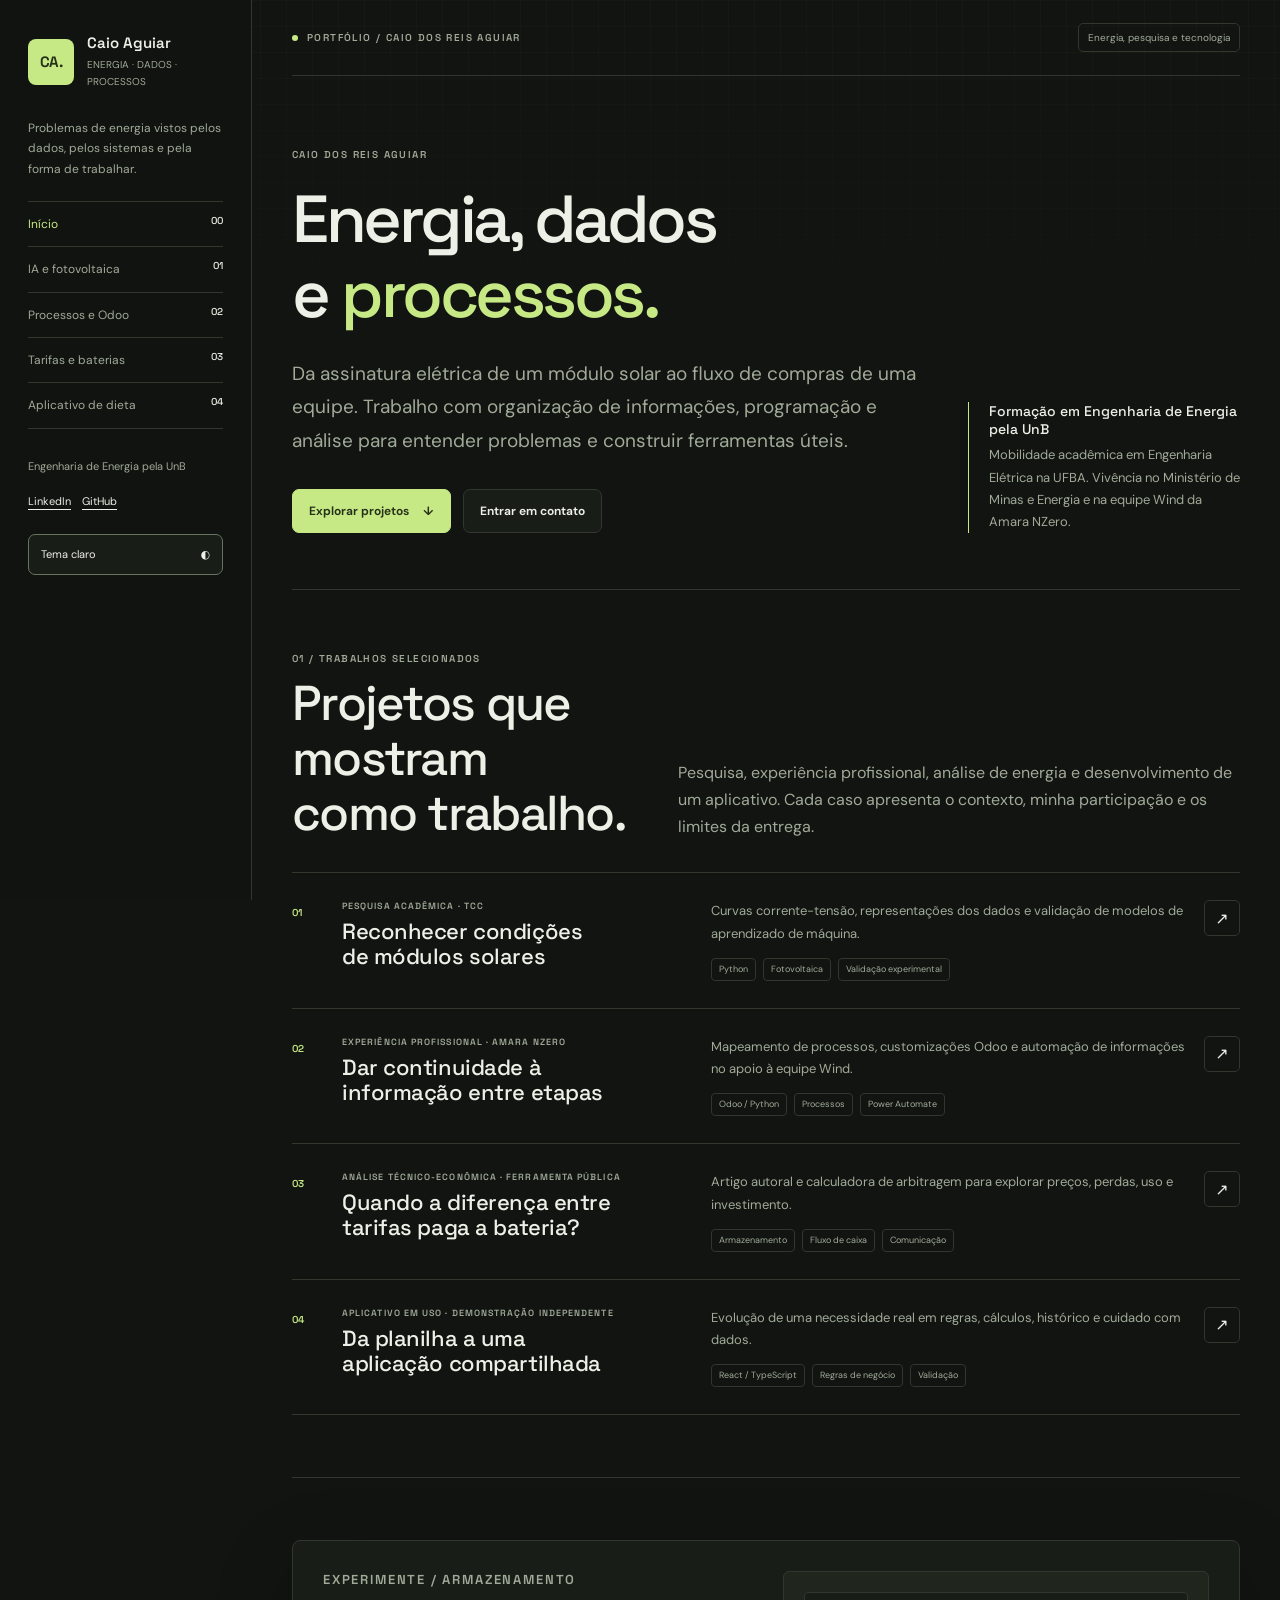
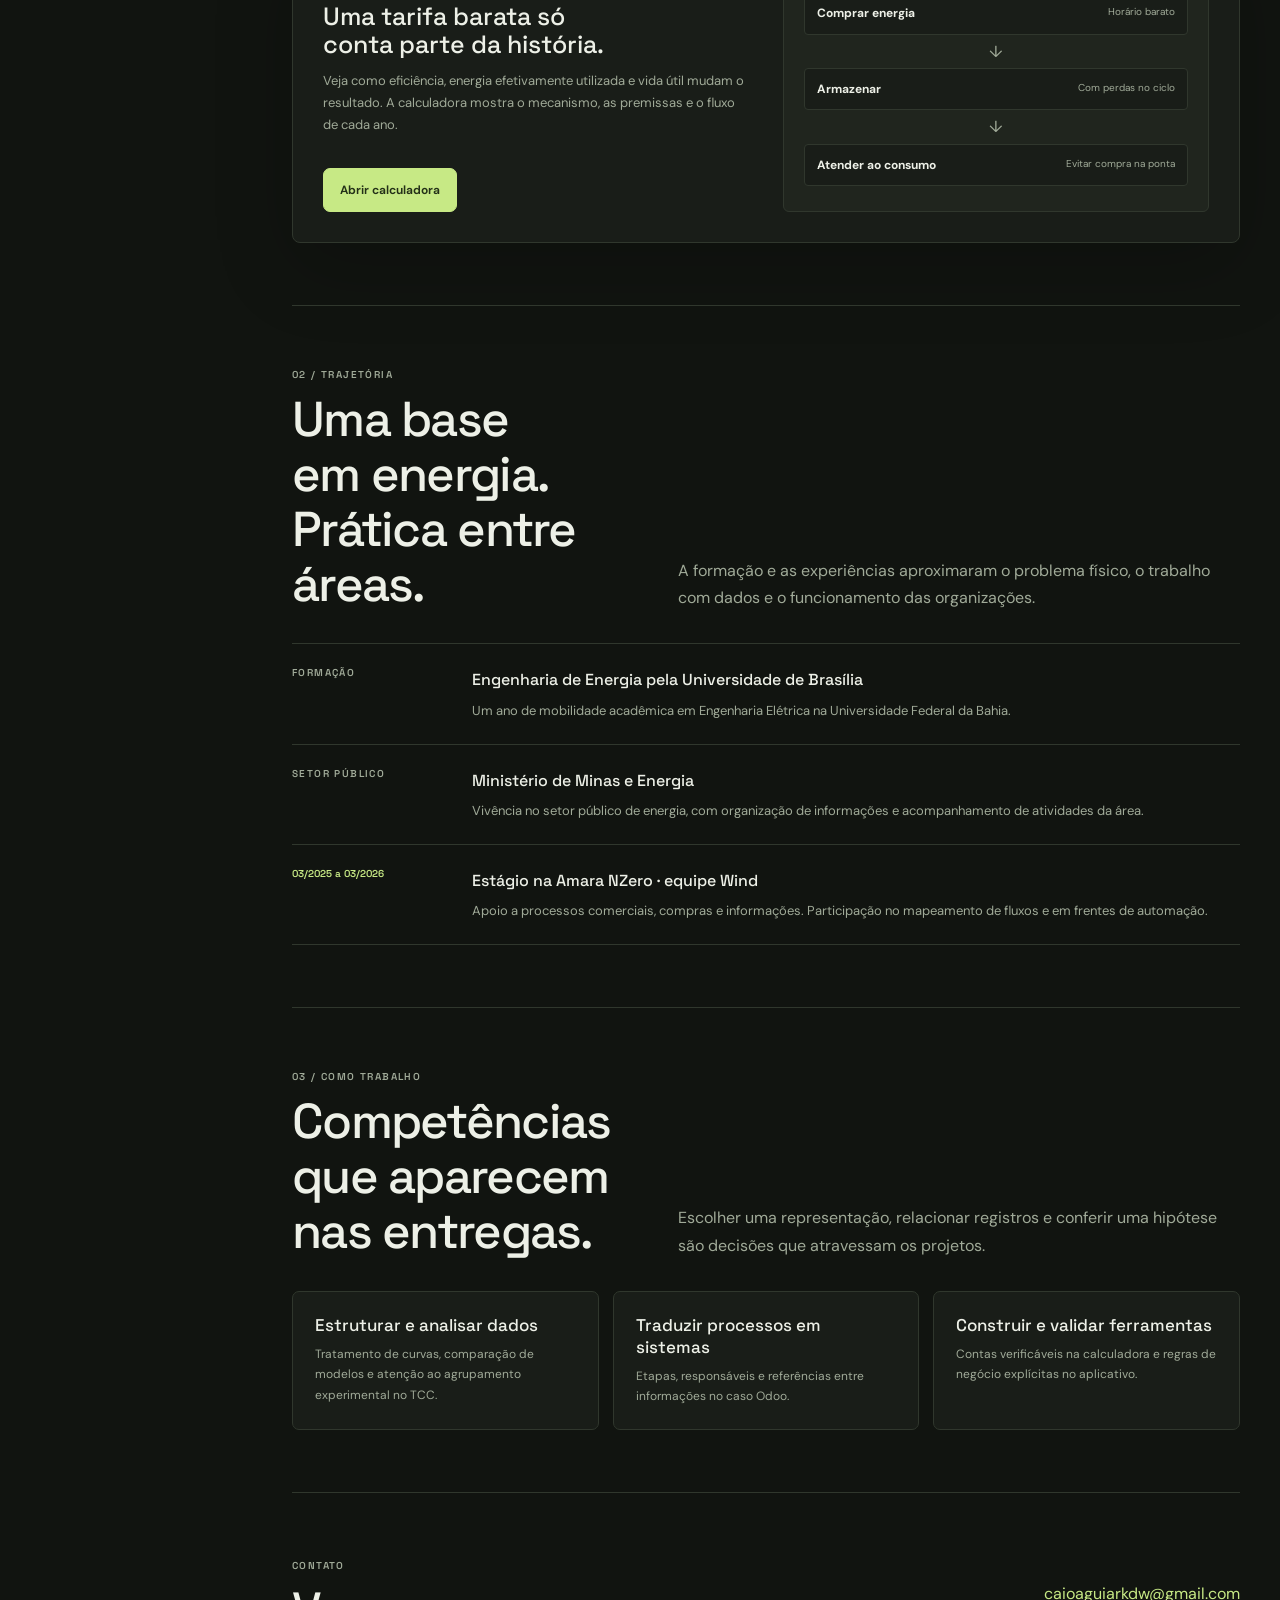
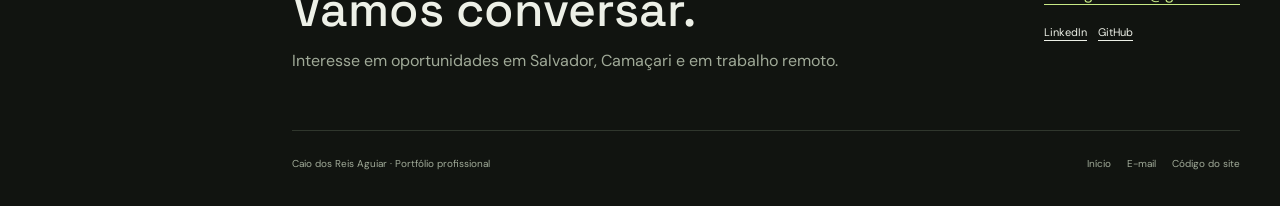
==== commit cfe10cf1: "Build complete technical portfolio with four case studies and BESS calculator" ====
--- a/index.html
+++ b/index.html
@@ -1,44 +1,33 @@
 <!doctype html>
-<html lang="pt-BR" data-layout="essencial" data-theme="claro">
-  <head>
-    <meta charset="utf-8">
-    <meta name="viewport" content="width=device-width, initial-scale=1">
-    <meta name="theme-color" content="#f6f7f2">
-    <meta name="description" content="Quatro direções para o portfólio de Caio dos Reis Aguiar. Energia, análise de dados e automação, em versões claras e escuras.">
-    <title>Caio Aguiar | Estudos de portfólio</title>
-    <link rel="icon" href="./assets/favicon.svg" type="image/svg+xml">
-    <link rel="preload" href="./assets/fonts/DM-Sans.woff2" as="font" type="font/woff2" crossorigin>
-    <link rel="preload" href="./assets/fonts/Manrope.woff2" as="font" type="font/woff2" crossorigin>
-    <link rel="stylesheet" href="./styles.css?v=layouts-1">
-    <script src="./script.js?v=layouts-1" defer></script>
-  </head>
-  <body>
-    <a class="skip-link" href="#portfolio">Ir para o portfólio</a>
-    <header class="comparison-bar">
-      <a class="comparison-brand" href="./"><span class="comparison-monogram">CA<span>.</span></span><span>Estudos de portfólio<small>Quatro direções · nenhuma escolhida ainda</small></span></a>
-      <div class="design-tabs" role="tablist" aria-label="Opções de identidade visual">
-        <button id="tab-essencial" role="tab" aria-selected="true" aria-controls="portfolio" tabindex="0" data-layout="essencial"><span>01</span> Essencial</button>
-        <button id="tab-editorial" role="tab" aria-selected="false" aria-controls="portfolio" tabindex="-1" data-layout="editorial"><span>02</span> Editorial</button>
-        <button id="tab-tecnico" role="tab" aria-selected="false" aria-controls="portfolio" tabindex="-1" data-layout="tecnico"><span>03</span> Técnica</button>
-        <button id="tab-classico" role="tab" aria-selected="false" aria-controls="portfolio" tabindex="-1" data-layout="classico"><span>04</span> Clássica</button>
-      </div>
-      <button class="theme-toggle" id="theme-toggle" type="button" aria-pressed="false" aria-label="Ativar tema escuro"><span class="theme-symbol" aria-hidden="true">◐</span><span id="theme-label">Escuro</span></button>
-    </header>
-    <section class="design-context" aria-label="Sobre a opção selecionada">
-      <p id="design-description">Essencial · Manrope + DM Sans. A identidade da dieta em uma apresentação profissional clara e direta.</p>
-      <button id="copy-option" type="button">Copiar link desta opção <span aria-hidden="true">↗</span></button>
-    </section>
-    <p id="announcement" class="sr-only" role="status" aria-live="polite"></p>
-    <main id="portfolio" role="tabpanel" aria-labelledby="tab-essencial" tabindex="0"></main>
-    <noscript>
-      <section class="no-script"><h1>Caio dos Reis Aguiar</h1><p>Engenharia de Energia, análise de dados e automação.</p><p>Ative o JavaScript para comparar as quatro opções de layout.</p><a href="https://www.linkedin.com/in/caio-aguiar-01919a236/">Perfil no LinkedIn</a></section>
-    </noscript>
-    <footer class="comparison-footer"><span>Estudo visual · o conteúdo e os projetos ainda estão em revisão.</span><a href="https://github.com/caioaguiarkdw/caioaguiarkdw.github.io">Código e histórico no GitHub <span aria-hidden="true">↗</span></a></footer>
-    <dialog id="project-dialog" aria-labelledby="dialog-title">
-      <div class="dialog-top"><span class="eyebrow" id="dialog-category"></span><button class="close-dialog" type="button" aria-label="Fechar resumo do projeto">Fechar <span aria-hidden="true">×</span></button></div>
-      <h2 id="dialog-title"></h2>
-      <div id="dialog-body"></div>
-      <div class="dialog-bottom"><span>Prévia de conteúdo para o portfólio.</span><a class="text-link" href="https://www.linkedin.com/in/caio-aguiar-01919a236/">Conversar no LinkedIn <span aria-hidden="true">↗</span></a></div>
-    </dialog>
-  </body>
-</html>
+<html lang="pt-BR" data-theme="escuro"><head>
+<meta charset="utf-8"><meta name="viewport" content="width=device-width, initial-scale=1">
+<meta name="theme-color" content="#111410"><meta name="description" content="Caio dos Reis Aguiar. Engenharia de Energia pela UnB, dados, programação e processos em quatro projetos concretos.">
+<title>Caio Aguiar | Energia, dados e processos</title><meta property="og:title" content="Caio Aguiar | Energia, dados e processos"><meta property="og:description" content="Caio dos Reis Aguiar. Engenharia de Energia pela UnB, dados, programação e processos em quatro projetos concretos.">
+<meta property="og:type" content="website"><meta property="og:locale" content="pt_BR">
+<meta property="og:image" content="https://caioaguiarkdw.github.io/assets/images/compartilhar.png">
+<meta property="og:image:alt" content="Caio dos Reis Aguiar. Energia, dados, programação e processos.">
+<meta name="twitter:card" content="summary_large_image">
+<link rel="icon" href="./assets/favicon.svg" type="image/svg+xml">
+<script src="./assets/theme.js"></script><link rel="stylesheet" href="./assets/site.css">
+<script src="./assets/site.js" defer></script>
+
+</head><body><a class="skip-link" href="#main">Ir para o conteúdo</a>
+<div class="mobile-header"><a class="brand" href="./" aria-label="Caio Aguiar, início"><span class="brand-mark">CA.</span><strong>Caio Aguiar</strong></a><div class="mobile-actions"><button class="theme-button" data-theme-toggle type="button"><span>Tema claro</span><b aria-hidden="true">◐</b></button><button id="menu-toggle" class="icon-button" aria-controls="navigation" aria-expanded="false" aria-label="Abrir navegação">☰</button></div></div>
+<div class="site-shell"><aside id="navigation" class="sidebar"><a class="brand" href="./"><span class="brand-mark">CA.</span><span><strong>Caio Aguiar</strong><small>ENERGIA · DADOS · PROCESSOS</small></span></a>
+<button id="nav-close" class="button small" type="button">Fechar navegação</button>
+<p class="sidebar-summary">Problemas de energia vistos pelos dados, pelos sistemas e pela forma de trabalhar.</p><nav class="sidebar-nav" aria-label="Principal"><a href="./" aria-current="page">Início <span>00</span></a><a href="./projetos/tcc/" >IA e fotovoltaica<span>01</span></a><a href="./projetos/odoo/" >Processos e Odoo<span>02</span></a><a href="./projetos/baterias/" >Tarifas e baterias<span>03</span></a><a href="./projetos/dieta/" >Aplicativo de dieta<span>04</span></a></nav>
+<div class="sidebar-foot"><p>Engenharia de Energia pela UnB</p><div class="sidebar-links"><a href="https://www.linkedin.com/in/caio-aguiar-01919a236/">LinkedIn</a><a href="https://github.com/caioaguiarkdw">GitHub</a></div><button class="theme-button" data-theme-toggle type="button"><span>Tema claro</span><b aria-hidden="true">◐</b></button></div></aside>
+<button class="nav-scrim" tabindex="-1" aria-label="Fechar navegação"></button>
+<main id="main" class="site-main" tabindex="-1"><div class="content"><div class="topline"><p class="eyebrow dot">Portfólio / Caio dos Reis Aguiar</p><span class="status-pill">Energia, pesquisa e tecnologia</span></div><header class="hero"><div class="hero-grid"><div><p class="eyebrow">Caio dos Reis Aguiar</p><h1>Energia, dados<br>e <span>processos.</span></h1><p class="hero-lead">Da assinatura elétrica de um módulo solar ao fluxo de compras de uma equipe. Trabalho com organização de informações, programação e análise para entender problemas e construir ferramentas úteis.</p><div class="actions"><a class="button primary" href="#projetos">Explorar projetos <span aria-hidden="true">↓</span></a><a class="button" href="#contato">Entrar em contato</a></div></div><div class="hero-note"><strong>Formação em Engenharia de Energia pela UnB</strong><p>Mobilidade acadêmica em Engenharia Elétrica na UFBA. Vivência no Ministério de Minas e Energia e na equipe Wind da Amara NZero.</p></div></div></header>
+<section id="projetos" class="section"><div class="section-heading"><div><p class="eyebrow">01 / Trabalhos selecionados</p><h2>Projetos que mostram<br>como trabalho.</h2></div><p>Pesquisa, experiência profissional, análise de energia e desenvolvimento de um aplicativo. Cada caso apresenta o contexto, minha participação e os limites da entrega.</p></div><div class="project-list">
+<a class="project-row" href="./projetos/tcc/"><span class="project-number">01</span><h3><small>Pesquisa acadêmica · TCC</small>Reconhecer condições de módulos solares</h3><p>Curvas corrente-tensão, representações dos dados e validação de modelos de aprendizado de máquina.<span class="tags"><span class="tag">Python</span><span class="tag">Fotovoltaica</span><span class="tag">Validação experimental</span></span></p><span class="arrow-link" aria-hidden="true">↗</span></a>
+<a class="project-row" href="./projetos/odoo/"><span class="project-number">02</span><h3><small>Experiência profissional · Amara NZero</small>Dar continuidade à informação entre etapas</h3><p>Mapeamento de processos, customizações Odoo e automação de informações no apoio à equipe Wind.<span class="tags"><span class="tag">Odoo / Python</span><span class="tag">Processos</span><span class="tag">Power Automate</span></span></p><span class="arrow-link" aria-hidden="true">↗</span></a>
+<a class="project-row" href="./projetos/baterias/"><span class="project-number">03</span><h3><small>Análise técnico-econômica · Ferramenta pública</small>Quando a diferença entre tarifas paga a bateria?</h3><p>Artigo autoral e calculadora de arbitragem para explorar preços, perdas, uso e investimento.<span class="tags"><span class="tag">Armazenamento</span><span class="tag">Fluxo de caixa</span><span class="tag">Comunicação</span></span></p><span class="arrow-link" aria-hidden="true">↗</span></a>
+<a class="project-row" href="./projetos/dieta/"><span class="project-number">04</span><h3><small>Aplicativo em uso · Demonstração independente</small>Da planilha a uma aplicação compartilhada</h3><p>Evolução de uma necessidade real em regras, cálculos, histórico e cuidado com dados.<span class="tags"><span class="tag">React / TypeScript</span><span class="tag">Regras de negócio</span><span class="tag">Validação</span></span></p><span class="arrow-link" aria-hidden="true">↗</span></a>
+</div></section>
+<section class="section"><div class="system-card"><div><p class="eyebrow">Experimente / Armazenamento</p><h3>Uma tarifa barata só conta parte da história.</h3><p>Veja como eficiência, energia efetivamente utilizada e vida útil mudam o resultado. A calculadora mostra o mecanismo, as premissas e o fluxo de cada ano.</p><div class="actions"><a class="button primary" href="./projetos/baterias/#calculadora">Abrir calculadora</a></div></div><div class="flow-diagram" aria-label="Mecanismo da arbitragem tarifária"><div class="flow-node"><strong>Comprar energia</strong><small>Horário barato</small></div><span class="flow-arrow" aria-hidden="true">↓</span><div class="flow-node"><strong>Armazenar</strong><small>Com perdas no ciclo</small></div><span class="flow-arrow" aria-hidden="true">↓</span><div class="flow-node"><strong>Atender ao consumo</strong><small>Evitar compra na ponta</small></div></div></div></section>
+<section class="section" id="trajetoria"><div class="section-heading"><div><p class="eyebrow">02 / Trajetória</p><h2>Uma base em energia.<br>Prática entre áreas.</h2></div><p>A formação e as experiências aproximaram o problema físico, o trabalho com dados e o funcionamento das organizações.</p></div><div class="timeline"><div class="timeline-row"><span class="eyebrow">Formação</span><div><strong>Engenharia de Energia pela Universidade de Brasília</strong><p>Um ano de mobilidade acadêmica em Engenharia Elétrica na Universidade Federal da Bahia.</p></div></div><div class="timeline-row"><span class="eyebrow">Setor público</span><div><strong>Ministério de Minas e Energia</strong><p>Vivência no setor público de energia, com organização de informações e acompanhamento de atividades da área.</p></div></div><div class="timeline-row"><time>03/2025 a 03/2026</time><div><strong>Estágio na Amara NZero · equipe Wind</strong><p>Apoio a processos comerciais, compras e informações. Participação no mapeamento de fluxos e em frentes de automação.</p></div></div></div></section>
+<section class="section"><div class="section-heading"><div><p class="eyebrow">03 / Como trabalho</p><h2>Competências que aparecem nas entregas.</h2></div><p>Escolher uma representação, relacionar registros e conferir uma hipótese são decisões que atravessam os projetos.</p></div><div class="evidence-grid"><div class="evidence-card"><strong>Estruturar e analisar dados</strong><p>Tratamento de curvas, comparação de modelos e atenção ao agrupamento experimental no TCC.</p></div><div class="evidence-card"><strong>Traduzir processos em sistemas</strong><p>Etapas, responsáveis e referências entre informações no caso Odoo.</p></div><div class="evidence-card"><strong>Construir e validar ferramentas</strong><p>Contas verificáveis na calculadora e regras de negócio explícitas no aplicativo.</p></div></div></section>
+<section id="contato" class="contact"><div><p class="eyebrow">Contato</p><h2>Vamos conversar.</h2><p>Interesse em oportunidades em Salvador, Camaçari e em trabalho remoto.</p></div><div><a class="text-link" href="mailto:caioaguiarkdw@gmail.com">caioaguiarkdw@gmail.com</a><div class="sidebar-links"><a href="https://www.linkedin.com/in/caio-aguiar-01919a236/">LinkedIn</a><a href="https://github.com/caioaguiarkdw">GitHub</a></div></div></section>
+<footer class="footer"><span>Caio dos Reis Aguiar · Portfólio profissional</span><nav aria-label="Rodapé"><a href="./">Início</a><a href="mailto:caioaguiarkdw@gmail.com">E-mail</a><a href="https://github.com/caioaguiarkdw/caioaguiarkdw.github.io">Código do site</a></nav></footer></div></main></div>
+<p id="announcement" class="sr-only" role="status" aria-live="polite"></p></body></html>
--- a/assets/site.css
+++ b/assets/site.css
@@ -0,0 +1,628 @@
+@font-face {
+  font-family: "DM Sans";
+  src: url("./fonts/DM-Sans.woff2") format("woff2");
+  font-weight: 100 1000;
+  font-display: swap;
+}
+
+@font-face {
+  font-family: "Space Grotesk";
+  src: url("./fonts/Space-Grotesk.ttf") format("truetype");
+  font-weight: 300 700;
+  font-display: swap;
+}
+
+:root {
+  color-scheme: dark;
+  --bg: #111410;
+  --surface: #191d18;
+  --surface-2: #20251e;
+  --surface-3: #272d24;
+  --text: #edf0e7;
+  --muted: #a0aa98;
+  --line: #30372d;
+  --control-line: #68735f;
+  --lime: #c7e985;
+  --lime-ink: #243018;
+  --lime-soft: #29341e;
+  --coral: #f0a789;
+  --coral-soft: #3b2a22;
+  --blue: #95bddc;
+  --blue-soft: #23333d;
+  --danger: #f4a59d;
+  --shadow: 0 24px 80px rgb(0 0 0 / 20%);
+  --grid: rgb(199 233 133 / 5%);
+  --max: 1120px;
+  --sidebar: 252px;
+}
+
+html[data-theme="claro"] {
+  color-scheme: light;
+  --bg: #f1f5f3;
+  --surface: #ffffff;
+  --surface-2: #e8efeb;
+  --surface-3: #dde7e1;
+  --text: #203832;
+  --muted: #53665e;
+  --lime: #36591d;
+  --accent-text: #36591d;
+  --line: #d4e0d8;
+  --control-line: #728378;
+  --lime-ink: #2f4c1d;
+  --lime-soft: #e5f1d2;
+  --coral-soft: #fae9e1;
+  --blue-soft: #e3eef5;
+  --danger: #9e3c38;
+  --shadow: 0 24px 80px rgb(28 56 45 / 8%);
+  --grid: rgb(47 76 29 / 6%);
+}
+
+* { box-sizing: border-box; }
+html { scroll-behavior: smooth; scroll-padding-top: 28px; }
+body {
+  margin: 0;
+  background: var(--bg);
+  color: var(--text);
+  font-family: "DM Sans", system-ui, sans-serif;
+  font-size: 16px;
+  line-height: 1.7;
+  text-rendering: optimizeLegibility;
+}
+body::before {
+  content: "";
+  position: fixed;
+  inset: 0;
+  pointer-events: none;
+  background-image: linear-gradient(var(--grid) 1px, transparent 1px), linear-gradient(90deg, var(--grid) 1px, transparent 1px);
+  background-size: 26px 26px;
+  mask-image: linear-gradient(to bottom, #000, transparent 62%);
+  opacity: .55;
+  z-index: -1;
+}
+button, input, select, textarea { font: inherit; }
+button { color: inherit; }
+a { color: inherit; text-decoration: none; }
+img, svg { display: block; max-width: 100%; }
+img { height: auto; }
+h1, h2, h3, h4, p, figure, blockquote, dl, dd { margin: 0; }
+h1, h2, h3, h4, .display {
+  font-family: "Space Grotesk", system-ui, sans-serif;
+  line-height: 1.12;
+  text-wrap: balance;
+}
+ul, ol { margin: 0; }
+button, a, input, select, textarea { outline-offset: 4px; }
+:focus-visible { outline: 2px solid var(--lime); }
+::selection { background: var(--lime); color: #1e2916; }
+[hidden] { display: none !important; }
+.sr-only {
+  position: absolute;
+  width: 1px;
+  height: 1px;
+  padding: 0;
+  margin: -1px;
+  overflow: hidden;
+  clip: rect(0, 0, 0, 0);
+  white-space: nowrap;
+  border: 0;
+}
+.skip-link {
+  position: fixed;
+  top: -80px;
+  left: 16px;
+  padding: 12px 16px;
+  background: var(--lime);
+  color: var(--lime-ink);
+  z-index: 100;
+  border-radius: 6px;
+  font-weight: 700;
+}
+.skip-link:focus { top: 16px; }
+
+.site-shell { display: grid; grid-template-columns: var(--sidebar) minmax(0, 1fr); min-height: 100vh; }
+.sidebar {
+  position: sticky;
+  top: 0;
+  height: 100vh;
+  padding: 34px 28px;
+  border-right: 1px solid var(--line);
+  background: color-mix(in srgb, var(--bg) 93%, transparent);
+  backdrop-filter: blur(18px);
+  z-index: 30;
+  overflow-y: auto;
+}
+.brand { display: flex; gap: 13px; align-items: center; }
+.brand-mark {
+  width: 46px;
+  height: 46px;
+  display: grid;
+  place-items: center;
+  background: var(--lime);
+  color: #243018;
+  border-radius: 8px;
+  font: 650 15px "Space Grotesk", sans-serif;
+  letter-spacing: -.05em;
+  flex: 0 0 auto;
+}
+.brand strong { display: block; font: 600 15px/1.25 "Space Grotesk", sans-serif; }
+.brand small { display: block; color: var(--muted); font-size: 10px; margin-top: 3px; }
+.sidebar-summary { margin: 28px 0 22px; color: var(--muted); font-size: 12px; line-height: 1.7; }
+.sidebar-nav { border-top: 1px solid var(--line); }
+.sidebar-nav a {
+  display: flex;
+  justify-content: space-between;
+  gap: 12px;
+  padding: 12px 0;
+  border-bottom: 1px solid var(--line);
+  color: var(--muted);
+  font-size: 12px;
+}
+.sidebar-nav a:hover, .sidebar-nav a[aria-current="page"] { color: var(--lime); }
+.sidebar-nav span { color: var(--text); font: 500 10px "Space Grotesk", sans-serif; }
+.sidebar-foot { margin-top: 28px; }
+.sidebar-foot p { color: var(--muted); font-size: 11px; }
+.sidebar-links { display: flex; flex-wrap: wrap; gap: 11px; margin-top: 16px; }
+.sidebar-links a { font-size: 11px; text-decoration: underline; text-underline-offset: 4px; }
+.theme-button {
+  width: 100%;
+  display: flex;
+  align-items: center;
+  justify-content: space-between;
+  gap: 12px;
+  margin-top: 24px;
+  padding: 10px 12px;
+  border: 1px solid var(--line);
+  border-radius: 7px;
+  background: var(--surface);
+  cursor: pointer;
+  font-size: 11px;
+}
+.theme-button .theme-icon { font-size: 18px; line-height: 1; }
+
+.mobile-header {
+  display: none;
+  position: sticky;
+  top: 0;
+  z-index: 25;
+  align-items: center;
+  justify-content: space-between;
+  gap: 14px;
+  padding: 11px 18px;
+  background: color-mix(in srgb, var(--bg) 92%, transparent);
+  backdrop-filter: blur(18px);
+  border-bottom: 1px solid var(--line);
+}
+.mobile-header .brand-mark { width: 38px; height: 38px; font-size: 12px; }
+.mobile-actions { display: flex; gap: 8px; }
+.icon-button {
+  width: 40px;
+  height: 40px;
+  display: grid;
+  place-items: center;
+  border: 1px solid var(--line);
+  border-radius: 7px;
+  background: var(--surface);
+  cursor: pointer;
+}
+.nav-scrim { display: none; }
+
+.site-main { min-width: 0; }
+.content { width: min(calc(100% - 80px), var(--max)); margin: 0 auto; }
+.topline {
+  min-height: 76px;
+  display: flex;
+  justify-content: space-between;
+  align-items: center;
+  gap: 24px;
+  border-bottom: 1px solid var(--line);
+}
+.eyebrow {
+  color: var(--muted);
+  font: 600 10px/1.4 "Space Grotesk", sans-serif;
+  letter-spacing: .14em;
+  text-transform: uppercase;
+}
+.eyebrow.dot::before { content: ""; width: 6px; height: 6px; display: inline-block; margin-right: 9px; background: var(--lime); border-radius: 50%; }
+.status-pill {
+  padding: 5px 9px;
+  border: 1px solid var(--line);
+  border-radius: 5px;
+  color: var(--muted);
+  font-size: 10px;
+  white-space: nowrap;
+}
+.hero { padding: 72px 0 56px; }
+.hero-grid { display: grid; grid-template-columns: minmax(0, 1.35fr) minmax(280px, .65fr); gap: 64px; align-items: end; }
+.hero h1 { max-width: 820px; font-size: clamp(44px, 6vw, 82px); font-weight: 520; letter-spacing: -.052em; }
+.hero h1 span, .accent { color: var(--lime); }
+.hero-lead { max-width: 700px; margin-top: 26px; color: var(--muted); font-size: clamp(16px, 1.6vw, 19px); line-height: 1.75; }
+.hero-note { border-left: 1px solid var(--lime); padding-left: 20px; color: var(--muted); font-size: 13px; }
+.hero-note strong { display: block; color: var(--text); margin-bottom: 6px; font: 500 14px "Space Grotesk", sans-serif; }
+.actions { display: flex; flex-wrap: wrap; gap: 12px; margin-top: 32px; }
+.button {
+  min-height: 44px;
+  display: inline-flex;
+  align-items: center;
+  justify-content: center;
+  gap: 14px;
+  padding: 10px 16px;
+  border: 1px solid var(--line);
+  border-radius: 7px;
+  background: var(--surface);
+  color: var(--text);
+  cursor: pointer;
+  font-size: 12px;
+  font-weight: 650;
+}
+.button.primary { border-color: var(--lime); background: var(--lime); color: #243018; }
+.button:hover { border-color: var(--lime); }
+.button.small { min-height: 38px; padding: 8px 12px; font-size: 11px; }
+.text-link { color: var(--lime); text-decoration: underline; text-underline-offset: 5px; }
+
+.section { padding: 62px 0; border-top: 1px solid var(--line); }
+.section-heading { display: grid; grid-template-columns: minmax(0, .75fr) minmax(300px, 1.25fr); gap: 48px; margin-bottom: 32px; }
+.section-heading h2 { margin-top: 10px; font-size: clamp(31px, 4vw, 49px); font-weight: 500; letter-spacing: -.035em; }
+.section-heading > p { align-self: end; color: var(--muted); max-width: 650px; }
+.project-list { border-top: 1px solid var(--line); }
+.project-row {
+  display: grid;
+  grid-template-columns: 42px minmax(220px, .8fr) minmax(280px, 1.2fr) 38px;
+  gap: 22px;
+  align-items: start;
+  padding: 27px 0;
+  border-bottom: 1px solid var(--line);
+}
+.project-number { color: var(--lime); font: 600 10px "Space Grotesk", sans-serif; padding-top: 6px; }
+.project-row h3 { font-size: 22px; font-weight: 500; letter-spacing: -.02em; }
+.project-row h3 small { display: block; margin-bottom: 7px; color: var(--muted); font: 600 9px "Space Grotesk", sans-serif; letter-spacing: .12em; text-transform: uppercase; }
+.project-row p { color: var(--muted); font-size: 13px; }
+.arrow-link { width: 36px; height: 36px; display: grid; place-items: center; border: 1px solid var(--line); border-radius: 5px; }
+.project-row:hover .arrow-link { border-color: var(--lime); color: var(--lime); }
+.tags { display: flex; flex-wrap: wrap; gap: 7px; margin-top: 13px; }
+.tag { padding: 3px 7px; border: 1px solid var(--line); border-radius: 4px; color: var(--muted); font-size: 9px; }
+
+.system-card {
+  display: grid;
+  grid-template-columns: 1fr 1fr;
+  gap: 34px;
+  padding: 30px;
+  border: 1px solid var(--line);
+  background: var(--surface);
+  border-radius: 8px;
+  box-shadow: var(--shadow);
+}
+.system-card h3 { font-size: 25px; font-weight: 500; margin: 12px 0; }
+.system-card p { color: var(--muted); font-size: 13px; }
+.flow-diagram { padding: 20px; border: 1px solid var(--line); border-radius: 6px; background: var(--surface-2); }
+.flow-node { display: flex; justify-content: space-between; gap: 16px; padding: 10px 12px; border: 1px solid var(--line); border-radius: 4px; background: var(--surface); font-size: 12px; }
+.flow-node small { color: var(--muted); }
+.flow-arrow { display: block; padding: 3px 0; text-align: center; color: var(--muted); }
+.evidence-grid { display: grid; grid-template-columns: repeat(3, 1fr); gap: 14px; }
+.evidence-card { padding: 22px; border: 1px solid var(--line); border-radius: 7px; background: var(--surface); }
+.evidence-card strong { display: block; margin-bottom: 8px; font: 500 17px "Space Grotesk", sans-serif; }
+.evidence-card p { color: var(--muted); font-size: 12px; }
+.timeline { display: grid; gap: 0; border-top: 1px solid var(--line); }
+.timeline-row { display: grid; grid-template-columns: 150px 1fr; gap: 30px; padding: 22px 0; border-bottom: 1px solid var(--line); }
+.timeline-row time { color: var(--lime); font: 600 10px "Space Grotesk", sans-serif; }
+.timeline-row strong { display: block; font-family: "Space Grotesk", sans-serif; font-weight: 500; }
+.timeline-row p { color: var(--muted); font-size: 13px; margin-top: 6px; }
+
+.project-hero { padding: 54px 0 38px; }
+.breadcrumbs { color: var(--muted); font-size: 11px; margin-bottom: 28px; }
+.breadcrumbs a { text-decoration: underline; text-underline-offset: 4px; }
+.project-hero h1 { max-width: 900px; font-size: clamp(40px, 5.3vw, 70px); font-weight: 520; letter-spacing: -.045em; }
+.project-hero .lead { max-width: 760px; margin-top: 24px; color: var(--muted); font-size: 18px; }
+.project-meta { display: grid; grid-template-columns: repeat(3, 1fr); margin-top: 36px; border-top: 1px solid var(--line); border-bottom: 1px solid var(--line); }
+.project-meta div { padding: 18px 20px 18px 0; }
+.project-meta div + div { border-left: 1px solid var(--line); padding-left: 20px; }
+.project-meta dt { color: var(--muted); font-size: 9px; letter-spacing: .1em; text-transform: uppercase; }
+.project-meta dd { margin-top: 5px; font: 500 13px/1.5 "Space Grotesk", sans-serif; }
+.case-grid { display: grid; grid-template-columns: 190px minmax(0, 1fr); gap: 48px; padding-bottom: 64px; }
+.case-index { position: sticky; top: 28px; align-self: start; padding-top: 6px; }
+.case-index strong { display: block; margin-bottom: 12px; color: var(--muted); font: 600 9px "Space Grotesk", sans-serif; letter-spacing: .12em; }
+.case-index a { display: block; padding: 8px 0; color: var(--muted); font-size: 11px; }
+.case-index a:hover { color: var(--lime); }
+.case-content { min-width: 0; }
+.case-section { padding: 46px 0; border-top: 1px solid var(--line); }
+.case-section:first-child { border-top: 0; padding-top: 0; }
+.case-section h2 { margin: 10px 0 22px; max-width: 780px; font-size: clamp(30px, 4vw, 46px); font-weight: 500; letter-spacing: -.035em; }
+.case-section h3 { margin: 28px 0 10px; font-size: 22px; font-weight: 500; }
+.case-section > p, .prose p { max-width: 780px; color: var(--muted); }
+.case-section > p + p, .prose p + p { margin-top: 15px; }
+.stats { display: grid; grid-template-columns: repeat(3, 1fr); gap: 12px; margin: 28px 0; }
+.stat { padding: 20px; border: 1px solid var(--line); background: var(--surface); border-radius: 6px; }
+.stat strong { display: block; color: var(--lime); font: 500 34px "Space Grotesk", sans-serif; }
+.stat span { color: var(--muted); font-size: 11px; }
+.method-list { margin-top: 25px; border-top: 1px solid var(--line); }
+.method-step { display: grid; grid-template-columns: 38px 1fr; gap: 16px; padding: 20px 0; border-bottom: 1px solid var(--line); }
+.method-step > span { color: var(--lime); font: 600 10px "Space Grotesk", sans-serif; padding-top: 4px; }
+.method-step strong { font-family: "Space Grotesk", sans-serif; font-weight: 500; }
+.method-step p { color: var(--muted); font-size: 13px; margin-top: 5px; }
+.callout { margin: 25px 0; padding: 20px 22px; border-left: 3px solid var(--lime); background: var(--lime-soft); border-radius: 0 6px 6px 0; }
+.callout.coral { border-left-color: var(--coral); background: var(--coral-soft); }
+.callout.blue { border-left-color: var(--blue); background: var(--blue-soft); }
+.callout strong { display: block; margin-bottom: 6px; font: 500 14px "Space Grotesk", sans-serif; }
+.callout p { color: var(--muted); font-size: 12px; }
+
+.figure-switcher { margin: 26px 0; }
+.figure-tabs { display: flex; gap: 8px; margin-bottom: 12px; }
+.figure-tabs button { padding: 8px 12px; border: 1px solid var(--line); border-radius: 5px; background: var(--surface); cursor: pointer; font-size: 11px; }
+.figure-tabs button[aria-pressed="true"] { border-color: var(--lime); color: var(--lime); }
+.academic-figure { position: relative; padding: 16px; border: 1px solid var(--line); border-radius: 7px; background: #f7f8f4; overflow: hidden; }
+.academic-figure img { width: 100%; max-height: 660px; object-fit: contain; }
+.academic-figure button { position: absolute; right: 24px; top: 24px; }
+.figure-caption { margin-top: 11px; color: var(--muted); font-size: 11px; }
+dialog {
+  width: min(1180px, calc(100% - 32px));
+  max-height: calc(100vh - 32px);
+  padding: 18px;
+  border: 1px solid var(--line);
+  border-radius: 8px;
+  background: var(--surface);
+  color: var(--text);
+}
+dialog::backdrop { background: rgb(0 0 0 / 78%); }
+.image-dialog header { display: flex; align-items: center; justify-content: space-between; gap: 15px; margin-bottom: 12px; }
+.image-dialog img { width: 100%; max-height: calc(100vh - 110px); object-fit: contain; background: #f7f8f4; }
+
+.interactive-panel { margin: 28px 0; border: 1px solid var(--line); border-radius: 8px; background: var(--surface); overflow: hidden; }
+.panel-head { display: flex; justify-content: space-between; gap: 18px; padding: 16px 20px; border-bottom: 1px solid var(--line); background: var(--surface-2); }
+.panel-head strong { font: 500 13px "Space Grotesk", sans-serif; }
+.panel-head span { color: var(--muted); font-size: 9px; letter-spacing: .1em; }
+.process-demo { display: grid; grid-template-columns: 220px 1fr; min-height: 360px; }
+.process-steps { padding: 14px; border-right: 1px solid var(--line); }
+.process-steps button { width: 100%; display: flex; gap: 11px; align-items: center; padding: 11px; border: 0; border-radius: 5px; background: transparent; color: var(--muted); cursor: pointer; text-align: left; font-size: 11px; }
+.process-steps button span { width: 23px; height: 23px; display: grid; place-items: center; border: 1px solid var(--line); border-radius: 4px; font-size: 9px; }
+.process-steps button[aria-selected="true"] { background: var(--lime-soft); color: var(--text); }
+.process-steps button[aria-selected="true"] span { border-color: var(--lime); color: var(--lime); }
+.process-stage { padding: 24px; }
+.process-stage h3 { margin: 0 0 10px; }
+.process-stage > p { color: var(--muted); font-size: 13px; }
+.fake-record { display: grid; grid-template-columns: repeat(2, 1fr); gap: 10px; margin-top: 20px; }
+.fake-record div { padding: 12px; border: 1px solid var(--line); border-radius: 5px; background: var(--surface-2); }
+.fake-record small { display: block; color: var(--muted); font-size: 9px; }
+.fake-record strong { display: block; margin-top: 3px; font: 500 12px "Space Grotesk", sans-serif; }
+
+.architecture { display: grid; grid-template-columns: repeat(3, 1fr); gap: 12px; margin: 26px 0; }
+.arch-box { position: relative; padding: 20px; border: 1px solid var(--line); border-radius: 6px; background: var(--surface); }
+.arch-box:not(:last-child)::after { content: "→"; position: absolute; right: -11px; top: 50%; color: var(--lime); z-index: 2; }
+.arch-box small { color: var(--lime); font: 600 9px "Space Grotesk", sans-serif; }
+.arch-box h3 { margin: 8px 0; font-size: 17px; }
+.arch-box p { color: var(--muted); font-size: 11px; }
+.diet-demo { display: grid; grid-template-columns: 1fr 270px; gap: 24px; padding: 24px; }
+.demo-control + .demo-control { margin-top: 19px; }
+.demo-control label { display: flex; justify-content: space-between; gap: 16px; font-size: 12px; }
+.demo-control small { display: block; color: var(--muted); font-size: 9px; }
+.demo-control input[type="range"] { width: 100%; margin-top: 9px; accent-color: var(--lime); }
+.diet-summary { padding: 20px; border: 1px solid var(--line); border-radius: 6px; background: var(--surface-2); }
+.diet-summary .kcal { margin: 12px 0; font: 500 35px "Space Grotesk", sans-serif; }
+.diet-summary .kcal small { color: var(--muted); font: 400 11px "DM Sans", sans-serif; }
+.diet-summary dl { display: grid; grid-template-columns: 1fr auto; gap: 8px 16px; font-size: 11px; }
+.diet-summary dt { color: var(--muted); }
+.demo-footer { display: flex; gap: 8px; padding: 0 24px 24px; }
+
+.calculator { margin: 28px 0; border: 1px solid var(--line); border-radius: 8px; background: var(--surface); overflow: hidden; }
+.calculator-grid { display: grid; grid-template-columns: minmax(0, 1fr); }
+.calculator-form { padding: 24px; border-right: 1px solid var(--line); }
+.calculator-results { padding: 24px; background: var(--surface-2); }
+.scenario-select { margin-bottom: 20px; }
+.field-grid { display: grid; grid-template-columns: 1fr 1fr; gap: 14px; }
+.field { min-width: 0; }
+.field.full { grid-column: 1 / -1; }
+.field label, .scenario-select label { display: block; margin-bottom: 5px; font-size: 11px; font-weight: 650; }
+.field .help { display: block; color: var(--muted); font-size: 9px; line-height: 1.45; margin-top: 4px; }
+.input-unit { position: relative; }
+.input-unit input, select {
+  width: 100%;
+  min-height: 42px;
+  padding: 9px 42px 9px 11px;
+  border: 1px solid var(--line);
+  border-radius: 5px;
+  background: var(--bg);
+  color: var(--text);
+}
+.input-unit span { position: absolute; right: 11px; top: 50%; transform: translateY(-50%); color: var(--muted); font-size: 9px; pointer-events: none; }
+select { padding-right: 30px; }
+.ratio-control { margin: 18px 0; padding: 14px; border: 1px solid var(--line); border-radius: 5px; background: var(--surface-2); }
+.ratio-control label { display: flex; justify-content: space-between; gap: 12px; font-size: 11px; }
+.ratio-control input { width: 100%; margin: 12px 0 3px; accent-color: var(--lime); }
+.ratio-control strong { color: var(--lime); }
+details { margin-top: 18px; border-top: 1px solid var(--line); padding-top: 15px; }
+summary { cursor: pointer; font: 500 12px "Space Grotesk", sans-serif; }
+details .field-grid { margin-top: 16px; }
+.form-error { margin-top: 14px; padding: 10px 12px; border: 1px solid var(--danger); color: var(--danger); border-radius: 5px; font-size: 11px; }
+.result-cards { display: grid; grid-template-columns: repeat(2, 1fr); gap: 10px; }
+.result-card { padding: 14px; border: 1px solid var(--line); border-radius: 5px; background: var(--surface); }
+.result-card small { display: block; color: var(--muted); font-size: 9px; }
+.result-card strong { display: block; margin-top: 4px; font: 500 clamp(18px, 2.2vw, 27px) "Space Grotesk", sans-serif; }
+.result-interpretation { margin: 14px 0; padding: 13px 14px; border-left: 3px solid var(--lime); background: var(--surface); color: var(--muted); font-size: 11px; }
+.cash-chart { margin-top: 18px; border: 1px solid var(--line); border-radius: 5px; background: var(--surface); overflow: hidden; }
+.cash-chart svg { width: 100%; height: auto; }
+.chart-legend { display: flex; gap: 16px; padding: 8px 12px; color: var(--muted); font-size: 9px; }
+.legend-line { width: 14px; height: 2px; display: inline-block; margin-right: 5px; vertical-align: middle; background: var(--lime); }
+.legend-line.zero { background: var(--muted); }
+.calculator-actions { display: flex; flex-wrap: wrap; gap: 8px; margin-top: 14px; }
+.table-scroll { overflow-x: auto; margin-top: 15px; }
+table { width: 100%; border-collapse: collapse; font-size: 11px; }
+th, td { padding: 10px; border-bottom: 1px solid var(--line); text-align: left; vertical-align: top; }
+th { color: var(--muted); font-size: 9px; letter-spacing: .06em; text-transform: uppercase; }
+.article-header { margin-bottom: 30px; padding-bottom: 26px; border-bottom: 1px solid var(--line); }
+.article-header h2 { font-size: clamp(34px, 5vw, 57px); }
+.article-meta { color: var(--muted); font-size: 11px; margin-top: 12px; }
+.prose { max-width: 790px; }
+.prose h3 { margin: 36px 0 13px; font-size: 25px; }
+.prose a { color: var(--lime); text-decoration: underline; text-underline-offset: 4px; }
+.prose .table-scroll { max-width: 100%; }
+.source-list { padding-left: 20px; color: var(--muted); font-size: 12px; }
+.source-list li + li { margin-top: 9px; }
+
+.next-project { display: flex; justify-content: space-between; align-items: center; gap: 24px; padding: 28px 0; border-top: 1px solid var(--line); }
+.next-project small { display: block; color: var(--muted); font-size: 9px; text-transform: uppercase; letter-spacing: .1em; }
+.next-project strong { display: block; margin-top: 5px; font: 500 19px "Space Grotesk", sans-serif; }
+.contact { display: grid; grid-template-columns: 1fr auto; gap: 40px; align-items: center; padding: 55px 0; border-top: 1px solid var(--line); }
+.contact h2 { margin-top: 10px; font-size: clamp(31px, 4vw, 48px); font-weight: 500; }
+.contact p { color: var(--muted); margin-top: 11px; }
+.footer { display: flex; justify-content: space-between; gap: 20px; padding: 24px 0 34px; border-top: 1px solid var(--line); color: var(--muted); font-size: 10px; }
+.footer nav { display: flex; gap: 16px; }
+
+/* Estados e ajustes compartilhados da versão final. */
+.button.primary, .brand-mark, .skip-link { background: #c7e985; color: #243018; border-color: #c7e985; }
+.hero .eyebrow { margin-bottom: 20px; }
+.hero h1 { font-size: clamp(44px, 5.2vw, 76px); }
+.hero-grid { grid-template-columns: minmax(0, 1.4fr) minmax(240px, .6fr); gap: 40px; }
+.project-row { grid-template-columns: 32px minmax(180px, .85fr) minmax(200px, 1.15fr) 36px; gap: 18px; }
+.project-row p .tags { display: flex; }
+.case-section p + p { margin-top: 15px; }
+.case-section strong { color: var(--text); }
+.case-content .calculator { margin-left: 0; margin-right: 0; }
+.calculator-form { border-right: 0; border-bottom: 1px solid var(--line); }
+.calculator-form, .calculator-results, .field-grid, .result-cards, .ratio-control { min-width: 0; }
+.calculator-form input, .calculator-form select, .theme-button, .icon-button, .figure-tabs button { border-color: var(--control-line); }
+.ratio-control label { flex-wrap: wrap; }
+.academic-figure button { position: static; margin: 12px 0 0 auto; }
+.image-dialog header { position: sticky; top: 0; z-index: 1; background: var(--surface); padding-bottom: 8px; }
+@media (max-width: 600px) {
+  .image-dialog img { min-width: 900px; max-width: none; max-height: none; width: 900px; }
+}
+.calculator-form .field-grid { column-gap: 24px; row-gap: 22px; }
+.field-range { width: 100%; accent-color: var(--lime); margin: 10px 0 0; }
+.field label, .scenario-select label { font-size: 12px; }
+.field .help, .help { color: var(--muted); font-size: 11px; line-height: 1.6; }
+.input-unit input { font-size: 14px; }
+.price-summary { font-size: 12px; margin: 12px 0 20px; }
+.result-detail { display: grid; grid-template-columns: 1fr auto; gap: 10px 18px; margin: 20px 0; font-size: 12px; }
+.result-detail dt { color: var(--muted); }
+.result-detail dd { text-align: right; }
+.cash-chart { overflow-x: auto; }
+.cash-chart svg { min-width: 480px; }
+.cash-chart text { fill: var(--muted); font: 13px "DM Sans",sans-serif; }
+.chart-grid { stroke: var(--line); stroke-width: 1; }
+.chart-zero { stroke: var(--muted); stroke-width: 1.4; }
+.chart-line { stroke: var(--lime); stroke-width: 3; fill: none; }
+.chart-discounted { stroke: var(--text); stroke-width: 2; stroke-dasharray: 6 5; fill: none; }
+.legend-line.discounted { background: transparent; border-top: 2px dashed var(--text); }
+.chart-legend { flex-wrap: wrap; font-size: 11px; }
+caption { text-align: left; margin-bottom: 12px; font-size: 12px; }
+.table-scroll { max-width: 100%; }
+.table-scroll table { min-width: 480px; }
+.article-meta { margin-bottom: 24px; }
+.prose { font-size: 16px; line-height: 1.85; }
+.prose p + p { margin-top: 22px; }
+.demo-history { padding: 0 24px 24px; color: var(--muted); font-size: 12px; }
+.process-steps button[aria-pressed="true"] { background: var(--lime-soft); color: var(--text); }
+.process-steps button[aria-pressed="true"] span { border-color: var(--lime); color: var(--lime); }
+.no-script { padding: 24px; }
+#nav-close { display: none; }
+textarea { width: 100%; background: var(--bg); color: var(--text); border: 1px solid var(--line); padding: 12px; }
+html:not(.js) .mobile-header, html:not(.js) .theme-button, html:not(.js) .figure-tabs, html:not(.js) [data-zoom], html:not(.js) .demo-footer, html:not(.js) .process-steps { display: none; }
+html:not(.js) .calculator-grid { display: none; }
+html:not(.js) .process-demo { display: block; }
+
+@media (max-width: 1080px) {
+  :root { --sidebar: 218px; }
+  .sidebar { padding: 28px 22px; }
+  .content { width: min(calc(100% - 54px), var(--max)); }
+  .hero-grid { grid-template-columns: 1fr; gap: 32px; }
+  .hero-note { max-width: 600px; }
+  .project-row { grid-template-columns: 36px minmax(190px, .75fr) minmax(260px, 1.25fr) 36px; gap: 15px; }
+  .case-grid { grid-template-columns: 160px minmax(0, 1fr); gap: 32px; }
+  .calculator-grid { grid-template-columns: minmax(0, 1fr); }
+  .calculator-form { border-right: 0; border-bottom: 1px solid var(--line); }
+  .project-row { grid-template-columns: 28px 1fr 36px; }
+  .project-row > p { grid-column: 2 / 4; }
+  .case-grid { display: block; }
+  .case-index { position: static; display: flex; flex-wrap: wrap; gap: 5px 18px; margin-bottom: 28px; }
+  .case-index strong { width: 100%; }
+}
+
+@media (max-width: 800px) {
+  html { scroll-padding-top: 74px; }
+  body.nav-open { overflow: hidden; }
+  .site-shell { display: block; }
+  .mobile-header { display: flex; }
+  .sidebar {
+    position: fixed;
+    inset: 0 auto 0 0;
+    width: min(86vw, 320px);
+    height: 100dvh;
+    transform: translateX(-105%);
+    transition: transform .2s ease;
+    box-shadow: var(--shadow);
+  }
+  body.nav-open .sidebar { transform: translateX(0); }
+  #nav-close { display: inline-flex; margin-top: 20px; }
+  html:not(.js) .sidebar { position: static; transform: none; width: auto; height: auto; }
+  .mobile-actions .theme-button { width: auto; margin: 0; padding: 8px 10px; min-height: 40px; }
+  .nav-scrim { position: fixed; inset: 0; z-index: 29; border: 0; background: rgb(0 0 0 / 58%); }
+  body.nav-open .nav-scrim { display: block; }
+  .content { width: min(calc(100% - 36px), var(--max)); }
+  .topline { min-height: 60px; }
+  .hero { padding: 48px 0 42px; }
+  .hero h1 { font-size: clamp(42px, 12vw, 64px); }
+  .section { padding: 50px 0; }
+  .section-heading { grid-template-columns: 1fr; gap: 18px; }
+  .project-row { grid-template-columns: 30px 1fr 36px; }
+  .project-row > p { grid-column: 2 / 4; }
+  .system-card { grid-template-columns: 1fr; }
+  .evidence-grid { grid-template-columns: 1fr; }
+  .project-meta { grid-template-columns: 1fr; }
+  .project-meta div { padding: 14px 0; }
+  .project-meta div + div { border-left: 0; border-top: 1px solid var(--line); padding-left: 0; }
+  .case-grid { display: block; }
+  .case-index { position: static; display: flex; flex-wrap: wrap; gap: 5px 15px; margin-bottom: 28px; padding-bottom: 18px; border-bottom: 1px solid var(--line); }
+  .case-index strong { width: 100%; }
+  .case-index a { padding: 3px 0; }
+  .stats, .architecture { grid-template-columns: 1fr; }
+  .arch-box:not(:last-child)::after { content: "↓"; right: 18px; top: auto; bottom: -16px; }
+  .process-demo { grid-template-columns: 1fr; }
+  .process-steps { display: flex; gap: 5px; overflow-x: auto; border-right: 0; border-bottom: 1px solid var(--line); }
+  .process-steps button { width: auto; flex: 0 0 auto; }
+  .process-steps button strong { display: inline; }
+  .diet-demo { grid-template-columns: 1fr; }
+  .calculator-grid { grid-template-columns: minmax(0, 1fr); }
+  .contact { grid-template-columns: 1fr; }
+}
+
+@media (max-width: 520px) {
+  body { font-size: 15px; }
+  .mobile-header { padding: 10px 12px; }
+  .content { width: min(calc(100% - 28px), var(--max)); }
+  .topline .status-pill { display: none; }
+  .hero h1, .project-hero h1 { overflow-wrap: anywhere; }
+  .hero-lead, .project-hero .lead { font-size: 16px; }
+  .project-row { grid-template-columns: 26px 1fr 34px; gap: 9px; }
+  .project-row h3 { font-size: 19px; }
+  .timeline-row { grid-template-columns: 1fr; gap: 7px; }
+  .project-hero { padding-top: 36px; }
+  .stats { grid-template-columns: 1fr; }
+  .academic-figure { padding: 7px; }
+  .academic-figure button { right: 13px; top: 13px; }
+  .fake-record { grid-template-columns: 1fr; }
+  .diet-demo, .process-stage, .calculator-form, .calculator-results { padding: 18px; }
+  .field-grid { grid-template-columns: 1fr; }
+  .field.full { grid-column: auto; }
+  .result-cards { grid-template-columns: 1fr; }
+  .actions .button, .calculator-actions .button { width: 100%; }
+  .footer { flex-direction: column; }
+  .mobile-header .brand strong { font-size: 12px; }
+  .mobile-header .brand { gap: 8px; }
+  .mobile-actions { gap: 5px; }
+  .mobile-actions .theme-button { font-size: 10px; gap: 6px; }
+  .panel-head { flex-direction: column; gap: 5px; }
+  .figure-tabs { flex-wrap: wrap; }
+  .result-detail { grid-template-columns: 1fr; gap: 3px; }
+  .result-detail dd { text-align: left; margin-bottom: 10px; }
+}
+
+@media (prefers-reduced-motion: reduce) {
+  html { scroll-behavior: auto; }
+  *, *::before, *::after { scroll-behavior: auto !important; transition: none !important; animation: none !important; }
+}
+
+@media print {
+  .sidebar, .mobile-header, .nav-scrim, .theme-button, .actions, .case-index, .next-project, .contact, .footer, .calculator-actions, .academic-figure button { display: none !important; }
+  .site-shell { display: block; }
+  .content { width: 100%; }
+  body { background: #fff; color: #111; }
+  .case-grid { display: block; }
+}
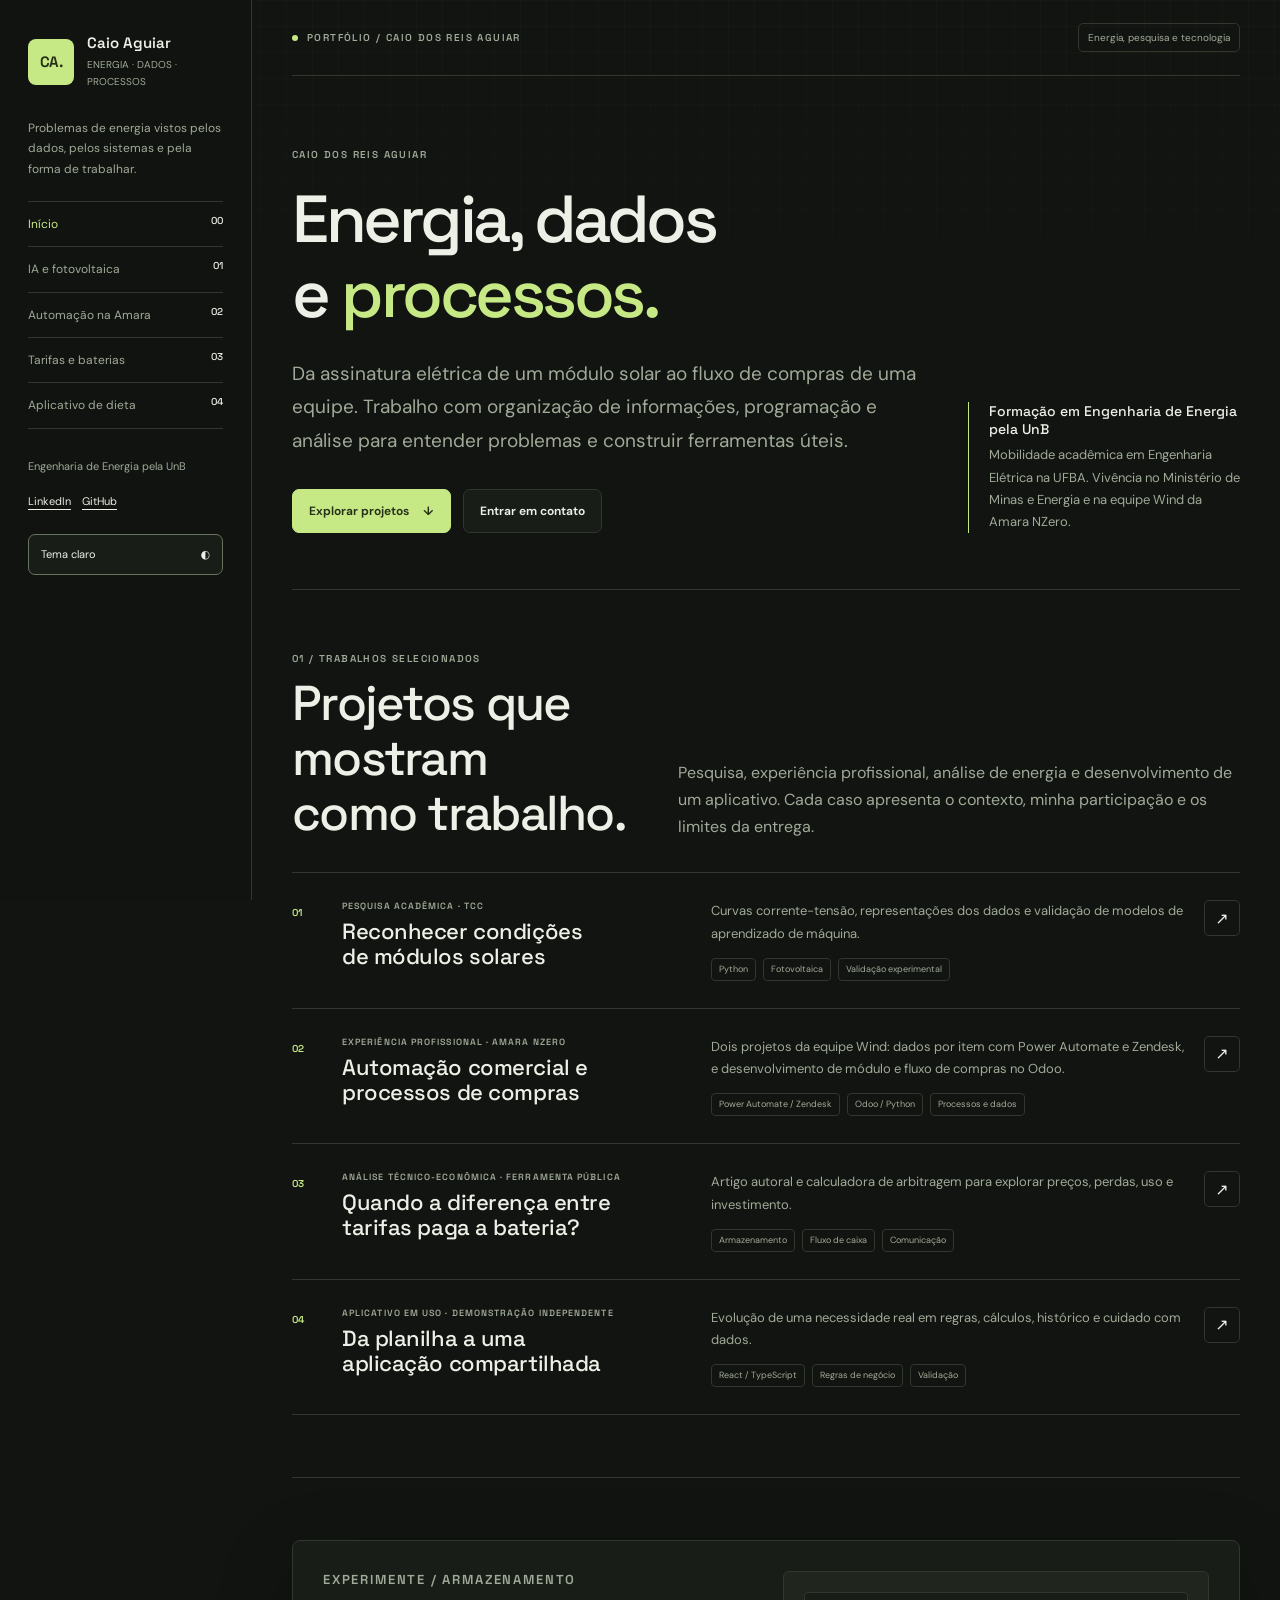
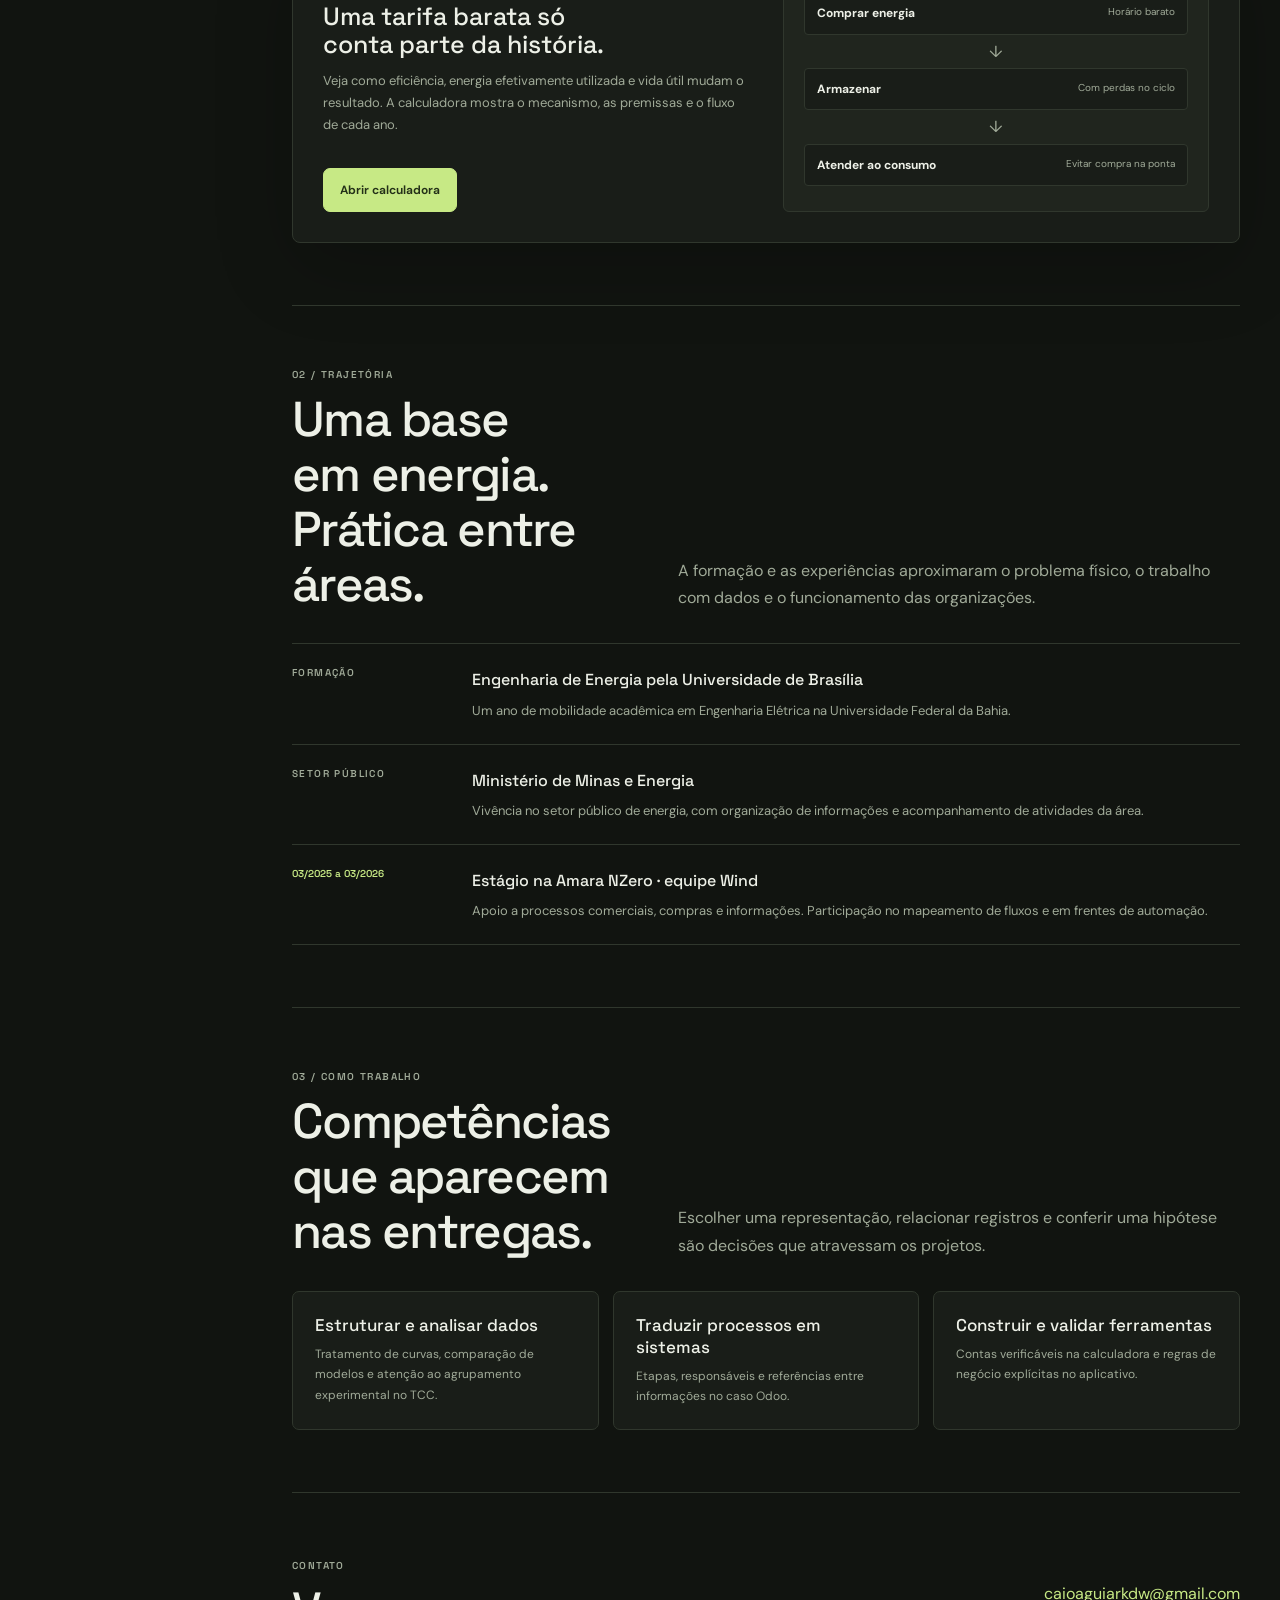
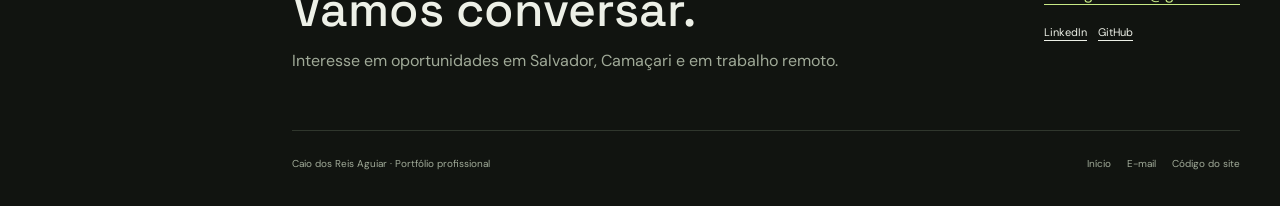
==== commit 3807d8dc: "Expand Amara case with Power Automate and Odoo projects" ====
--- a/index.html
+++ b/index.html
@@ -15,13 +15,13 @@
 <div class="mobile-header"><a class="brand" href="./" aria-label="Caio Aguiar, início"><span class="brand-mark">CA.</span><strong>Caio Aguiar</strong></a><div class="mobile-actions"><button class="theme-button" data-theme-toggle type="button"><span>Tema claro</span><b aria-hidden="true">◐</b></button><button id="menu-toggle" class="icon-button" aria-controls="navigation" aria-expanded="false" aria-label="Abrir navegação">☰</button></div></div>
 <div class="site-shell"><aside id="navigation" class="sidebar"><a class="brand" href="./"><span class="brand-mark">CA.</span><span><strong>Caio Aguiar</strong><small>ENERGIA · DADOS · PROCESSOS</small></span></a>
 <button id="nav-close" class="button small" type="button">Fechar navegação</button>
-<p class="sidebar-summary">Problemas de energia vistos pelos dados, pelos sistemas e pela forma de trabalhar.</p><nav class="sidebar-nav" aria-label="Principal"><a href="./" aria-current="page">Início <span>00</span></a><a href="./projetos/tcc/" >IA e fotovoltaica<span>01</span></a><a href="./projetos/odoo/" >Processos e Odoo<span>02</span></a><a href="./projetos/baterias/" >Tarifas e baterias<span>03</span></a><a href="./projetos/dieta/" >Aplicativo de dieta<span>04</span></a></nav>
+<p class="sidebar-summary">Problemas de energia vistos pelos dados, pelos sistemas e pela forma de trabalhar.</p><nav class="sidebar-nav" aria-label="Principal"><a href="./" aria-current="page">Início <span>00</span></a><a href="./projetos/tcc/" >IA e fotovoltaica<span>01</span></a><a href="./projetos/odoo/" >Automação na Amara<span>02</span></a><a href="./projetos/baterias/" >Tarifas e baterias<span>03</span></a><a href="./projetos/dieta/" >Aplicativo de dieta<span>04</span></a></nav>
 <div class="sidebar-foot"><p>Engenharia de Energia pela UnB</p><div class="sidebar-links"><a href="https://www.linkedin.com/in/caio-aguiar-01919a236/">LinkedIn</a><a href="https://github.com/caioaguiarkdw">GitHub</a></div><button class="theme-button" data-theme-toggle type="button"><span>Tema claro</span><b aria-hidden="true">◐</b></button></div></aside>
 <button class="nav-scrim" tabindex="-1" aria-label="Fechar navegação"></button>
 <main id="main" class="site-main" tabindex="-1"><div class="content"><div class="topline"><p class="eyebrow dot">Portfólio / Caio dos Reis Aguiar</p><span class="status-pill">Energia, pesquisa e tecnologia</span></div><header class="hero"><div class="hero-grid"><div><p class="eyebrow">Caio dos Reis Aguiar</p><h1>Energia, dados<br>e <span>processos.</span></h1><p class="hero-lead">Da assinatura elétrica de um módulo solar ao fluxo de compras de uma equipe. Trabalho com organização de informações, programação e análise para entender problemas e construir ferramentas úteis.</p><div class="actions"><a class="button primary" href="#projetos">Explorar projetos <span aria-hidden="true">↓</span></a><a class="button" href="#contato">Entrar em contato</a></div></div><div class="hero-note"><strong>Formação em Engenharia de Energia pela UnB</strong><p>Mobilidade acadêmica em Engenharia Elétrica na UFBA. Vivência no Ministério de Minas e Energia e na equipe Wind da Amara NZero.</p></div></div></header>
 <section id="projetos" class="section"><div class="section-heading"><div><p class="eyebrow">01 / Trabalhos selecionados</p><h2>Projetos que mostram<br>como trabalho.</h2></div><p>Pesquisa, experiência profissional, análise de energia e desenvolvimento de um aplicativo. Cada caso apresenta o contexto, minha participação e os limites da entrega.</p></div><div class="project-list">
 <a class="project-row" href="./projetos/tcc/"><span class="project-number">01</span><h3><small>Pesquisa acadêmica · TCC</small>Reconhecer condições de módulos solares</h3><p>Curvas corrente-tensão, representações dos dados e validação de modelos de aprendizado de máquina.<span class="tags"><span class="tag">Python</span><span class="tag">Fotovoltaica</span><span class="tag">Validação experimental</span></span></p><span class="arrow-link" aria-hidden="true">↗</span></a>
-<a class="project-row" href="./projetos/odoo/"><span class="project-number">02</span><h3><small>Experiência profissional · Amara NZero</small>Dar continuidade à informação entre etapas</h3><p>Mapeamento de processos, customizações Odoo e automação de informações no apoio à equipe Wind.<span class="tags"><span class="tag">Odoo / Python</span><span class="tag">Processos</span><span class="tag">Power Automate</span></span></p><span class="arrow-link" aria-hidden="true">↗</span></a>
+<a class="project-row" href="./projetos/odoo/"><span class="project-number">02</span><h3><small>Experiência profissional · Amara NZero</small>Automação comercial e processos de compras</h3><p>Dois projetos da equipe Wind: dados por item com Power Automate e Zendesk, e desenvolvimento de módulo e fluxo de compras no Odoo.<span class="tags"><span class="tag">Power Automate / Zendesk</span><span class="tag">Odoo / Python</span><span class="tag">Processos e dados</span></span></p><span class="arrow-link" aria-hidden="true">↗</span></a>
 <a class="project-row" href="./projetos/baterias/"><span class="project-number">03</span><h3><small>Análise técnico-econômica · Ferramenta pública</small>Quando a diferença entre tarifas paga a bateria?</h3><p>Artigo autoral e calculadora de arbitragem para explorar preços, perdas, uso e investimento.<span class="tags"><span class="tag">Armazenamento</span><span class="tag">Fluxo de caixa</span><span class="tag">Comunicação</span></span></p><span class="arrow-link" aria-hidden="true">↗</span></a>
 <a class="project-row" href="./projetos/dieta/"><span class="project-number">04</span><h3><small>Aplicativo em uso · Demonstração independente</small>Da planilha a uma aplicação compartilhada</h3><p>Evolução de uma necessidade real em regras, cálculos, histórico e cuidado com dados.<span class="tags"><span class="tag">React / TypeScript</span><span class="tag">Regras de negócio</span><span class="tag">Validação</span></span></p><span class="arrow-link" aria-hidden="true">↗</span></a>
 </div></section>
--- a/assets/site.css
+++ b/assets/site.css
@@ -517,6 +517,66 @@
 html:not(.js) .mobile-header, html:not(.js) .theme-button, html:not(.js) .figure-tabs, html:not(.js) [data-zoom], html:not(.js) .demo-footer, html:not(.js) .process-steps { display: none; }
 html:not(.js) .calculator-grid { display: none; }
 html:not(.js) .process-demo { display: block; }
+
+/* Caso Amara: duas implementações, com diagramas próprios e dados fictícios. */
+.amara-layers { display: grid; grid-template-columns: repeat(2,minmax(0,1fr)); margin: 28px 0; border: 1px solid var(--line); border-radius: 7px; overflow: hidden; }
+.amara-layers > div { min-width: 0; padding: 22px; background: var(--surface); }
+.amara-layers > div:nth-child(even) { border-left: 1px solid var(--line); }
+.amara-layers > div:nth-child(n+3) { border-top: 1px solid var(--line); }
+.amara-layers span { color: var(--lime); font: 600 10px "Space Grotesk",sans-serif; }
+.amara-layers h3 { margin: 10px 0 8px; font-size: 18px; }
+.amara-layers p { color: var(--muted); font-size: 12px; }
+.amara-diagram { margin: 30px 0; padding: 24px; border: 1px solid var(--line); border-radius: 8px; background: var(--surface); }
+.amara-diagram figcaption { padding-bottom: 19px; border-bottom: 1px solid var(--line); }
+.amara-diagram figcaption strong { display: block; margin-top: 8px; font: 500 20px/1.3 "Space Grotesk",sans-serif; }
+.amara-flow { list-style: none; padding: 0; margin: 22px 0; }
+.amara-flow > li { position: relative; padding: 15px 18px; border: 1px solid var(--line); border-radius: 5px; background: var(--surface-2); }
+.amara-flow > li + li { margin-top: 30px; }
+.amara-flow > li + li::before { content: "↓"; position: absolute; left: 50%; top: -29px; transform: translateX(-50%); color: var(--lime); font-size: 19px; line-height: 26px; }
+.amara-flow span { display: block; color: var(--lime); font: 600 9px "Space Grotesk",sans-serif; letter-spacing: .08em; text-transform: uppercase; }
+.amara-flow strong { display: block; margin-top: 6px; font: 500 16px/1.35 "Space Grotesk",sans-serif; }
+.amara-flow p { color: var(--muted); font-size: 12px; margin-top: 7px; }
+.amara-flow > .amara-flow-split { display: grid; grid-template-columns: repeat(2,minmax(0,1fr)); padding: 0; border: 0; background: none; gap: 26px; }
+.amara-flow-split > div { position: relative; min-width: 0; padding: 17px; border: 1px solid var(--line); border-radius: 5px; background: var(--blue-soft); }
+.amara-flow-split > div + div { background: var(--lime-soft); }
+.amara-flow-split > div + div::before { content: "→"; position: absolute; left: -23px; top: 50%; transform: translateY(-50%); color: var(--lime); }
+.amara-odoo-flow .amara-flow { border-left: 1px solid var(--line); margin-left: 6px; padding-left: 22px; }
+.amara-odoo-flow .amara-flow > li + li { margin-top: 14px; }
+.amara-odoo-flow .amara-flow > li::before { content: ""; position: absolute; width: 9px; height: 9px; top: 19px; left: -27px; background: var(--lime); border: 2px solid var(--surface); border-radius: 50%; transform: none; }
+.amara-decisions { margin-top: 20px; border-top: 1px solid var(--line); }
+.amara-decisions article { padding: 20px 0; border-bottom: 1px solid var(--line); }
+.amara-decisions h4 { font-size: 17px; font-weight: 500; line-height: 1.35; margin-bottom: 7px; }
+.amara-decisions p { color: var(--muted); font-size: 13px; }
+.amara-demo-body { min-width: 0; padding: 24px; }
+.amara-demo-body > p { color: var(--muted); font-size: 13px; margin-bottom: 20px; }
+.amara-demo-body .figure-tabs { margin-top: 10px; }
+.amara-sales-panel { min-width: 0; margin: 22px 0; }
+.amara-offer { display: grid; grid-template-columns: repeat(2,minmax(0,1fr)); gap: 12px; }
+.amara-offer > div { min-width: 0; padding: 16px; border: 1px solid var(--line); background: var(--surface-2); border-radius: 5px; }
+.amara-offer dt { color: var(--muted); font-size: 10px; }
+.amara-offer dd { margin-top: 5px; font: 500 21px "Space Grotesk",sans-serif; }
+.amara-sales-panel th, .amara-sales-panel td { white-space: nowrap; }
+.amara-sales-panel .table-scroll { border: 1px solid var(--line); border-radius: 5px; }
+.amara-sales-panel caption { text-align: left; color: var(--muted); padding: 10px; }
+.amara-technical-body { padding-top: 16px; color: var(--muted); font-size: 13px; }
+.amara-technical-body p + p { margin-top: 13px; }
+.amara-deliveries { display: grid; grid-template-columns: repeat(2,minmax(0,1fr)); gap: 14px; margin: 28px 0; }
+.amara-deliveries article { padding: 24px; background: var(--surface); border: 1px solid var(--line); border-radius: 7px; }
+.amara-deliveries h3 { margin: 13px 0; font-size: 21px; }
+.amara-deliveries article > p:last-child { color: var(--muted); font-size: 13px; }
+html:not(.js) [data-sales-panel][hidden] { display: block !important; }
+html:not(.js) #sales-reset { display: none; }
+
+@media (max-width: 600px) {
+  .amara-layers, .amara-deliveries { grid-template-columns: minmax(0,1fr); }
+  .amara-layers > div:nth-child(even) { border-left: 0; }
+  .amara-layers > div + div { border-top: 1px solid var(--line); }
+  .amara-diagram, .amara-demo-body { padding: 17px; }
+  .amara-flow > .amara-flow-split { grid-template-columns: minmax(0,1fr); }
+  .amara-flow-split > div + div { margin-top: 0; }
+  .amara-flow-split > div + div::before { content: "↓"; top: -26px; left: 50%; transform: translateX(-50%); }
+  .amara-offer { grid-template-columns: minmax(0,1fr); }
+}
 
 @media (max-width: 1080px) {
   :root { --sidebar: 218px; }
